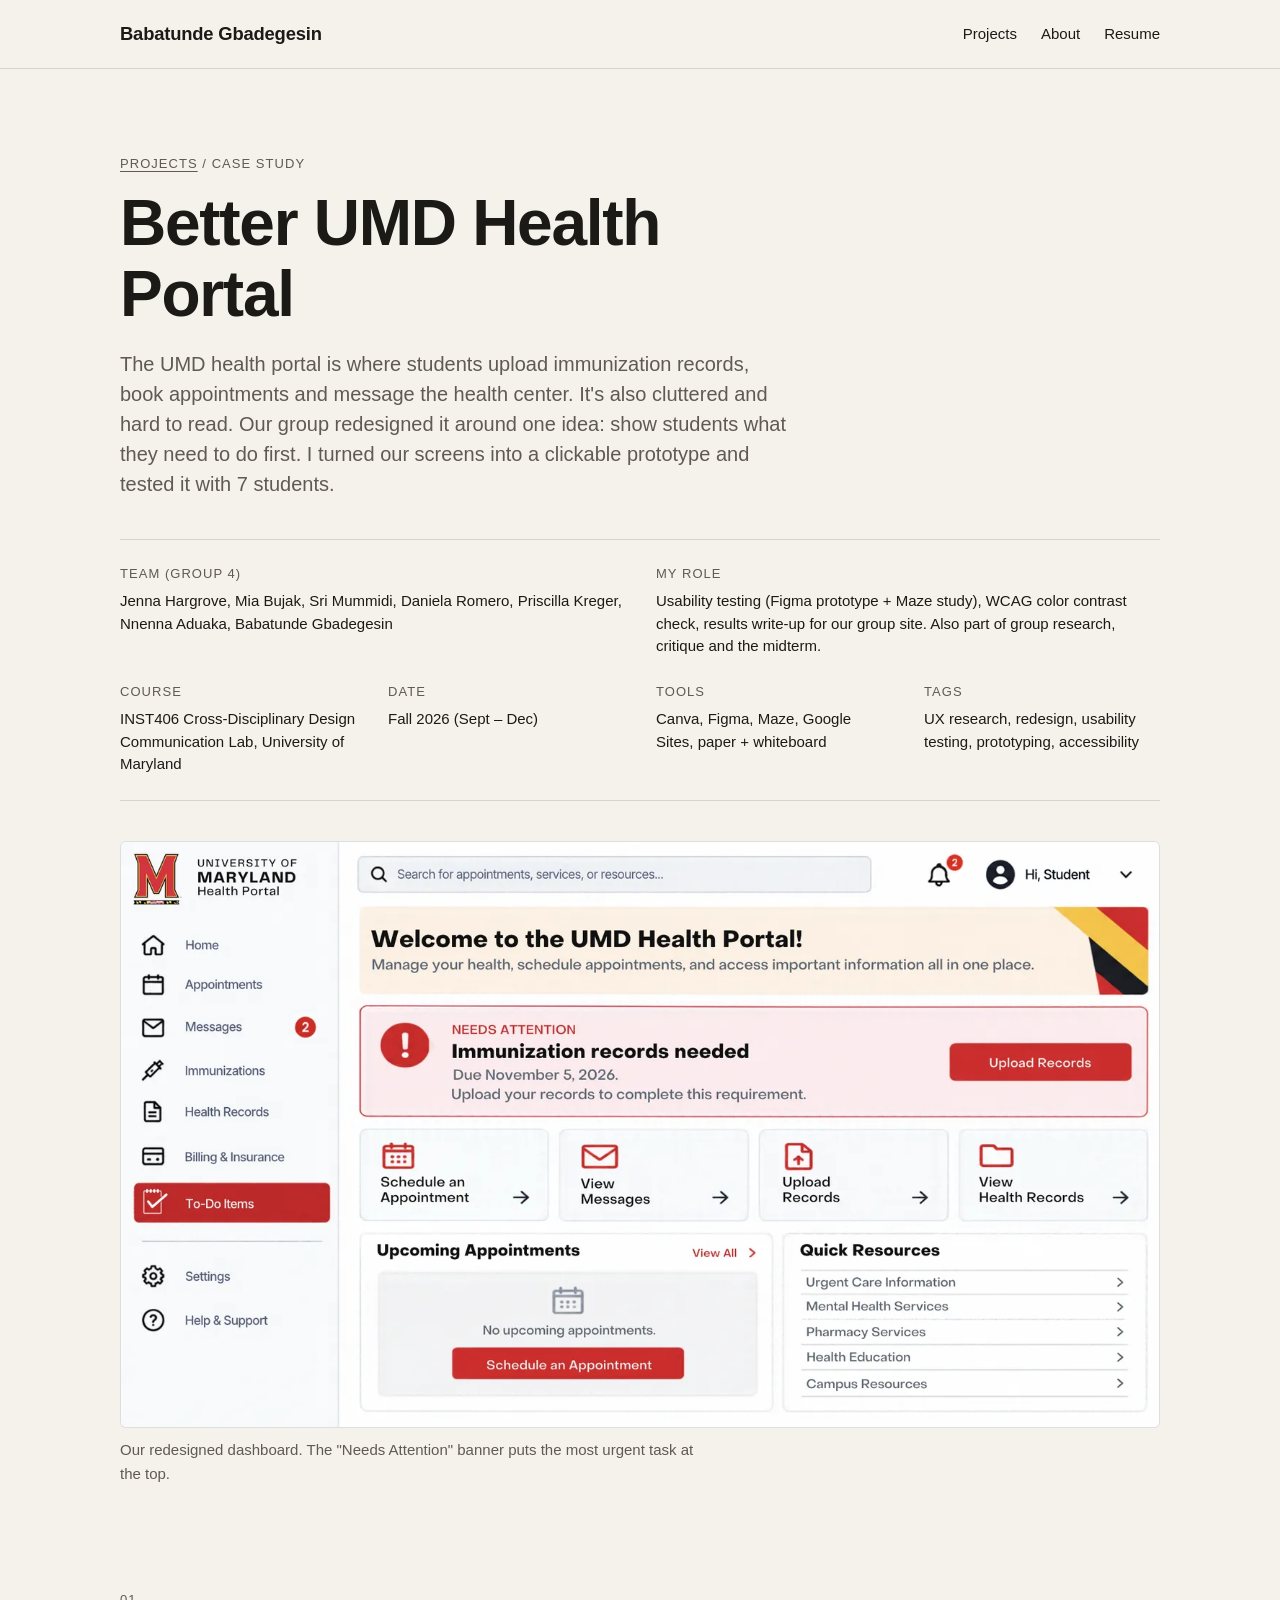
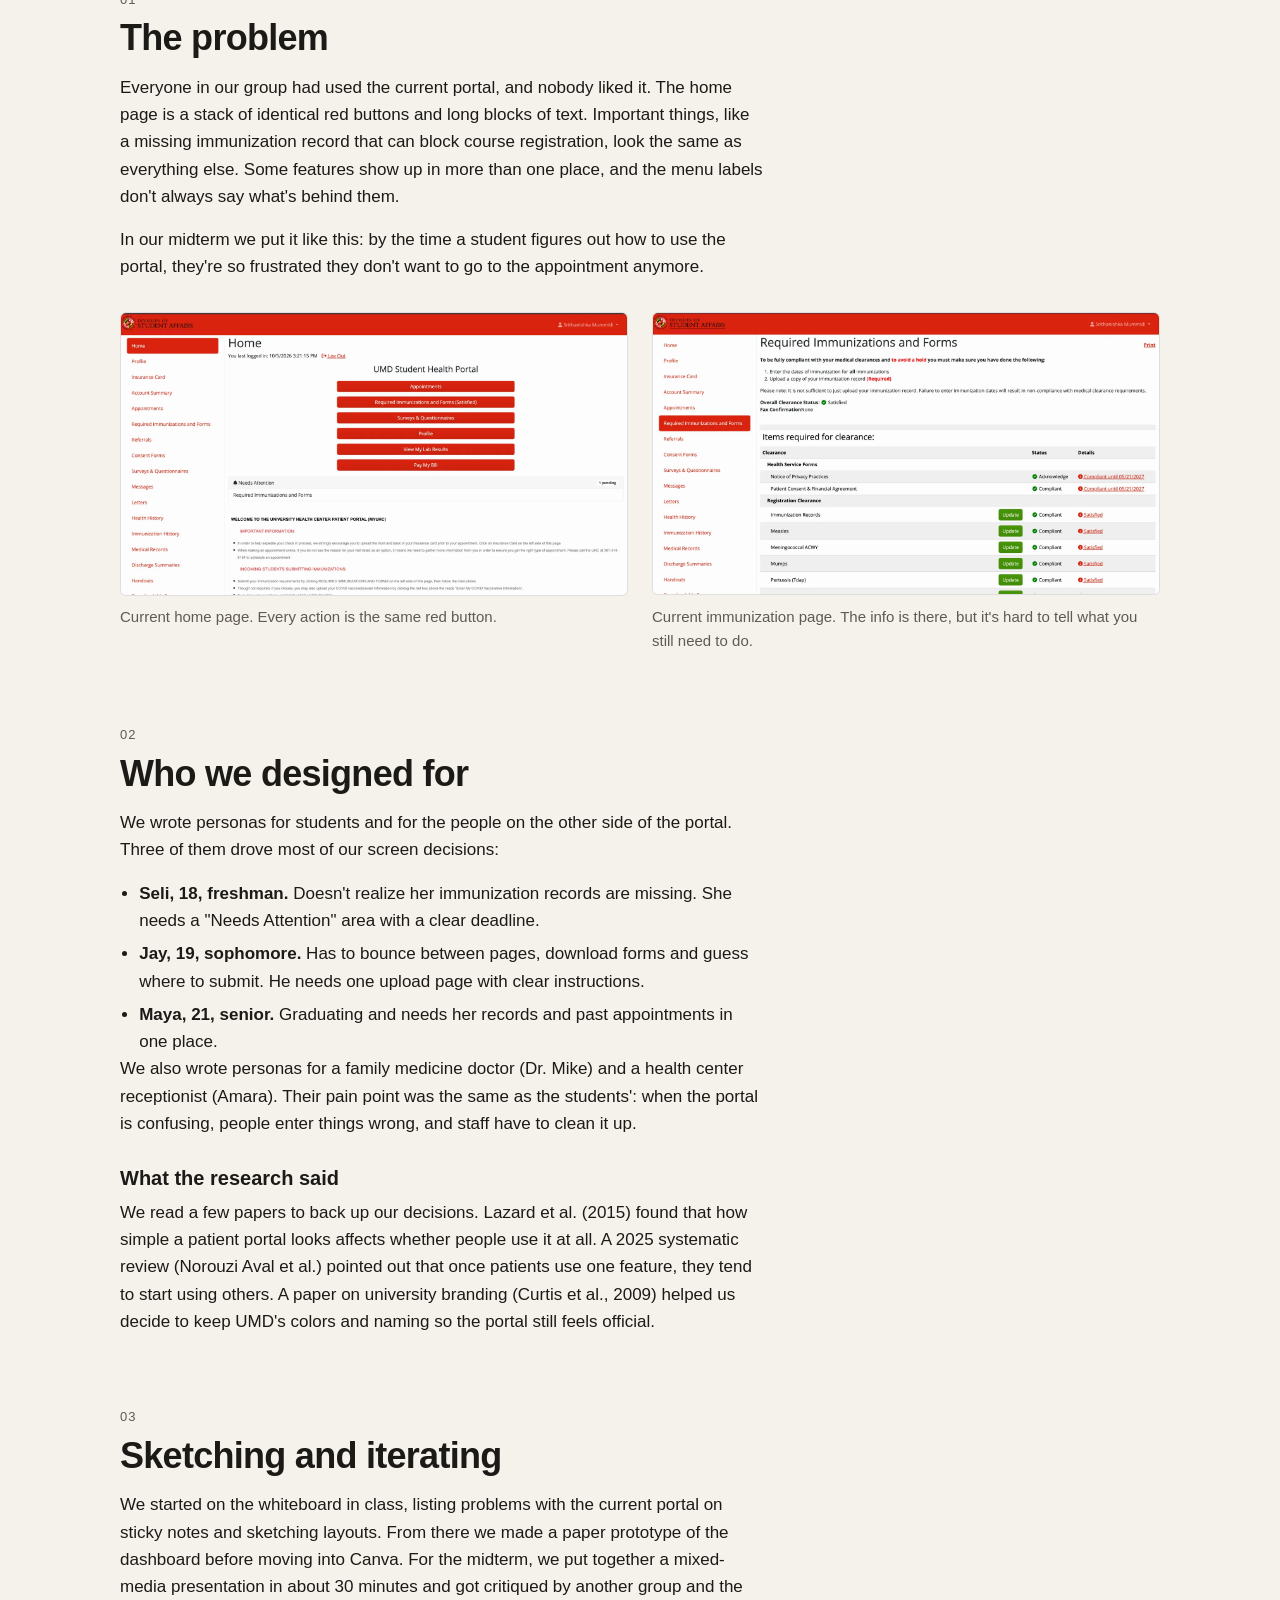
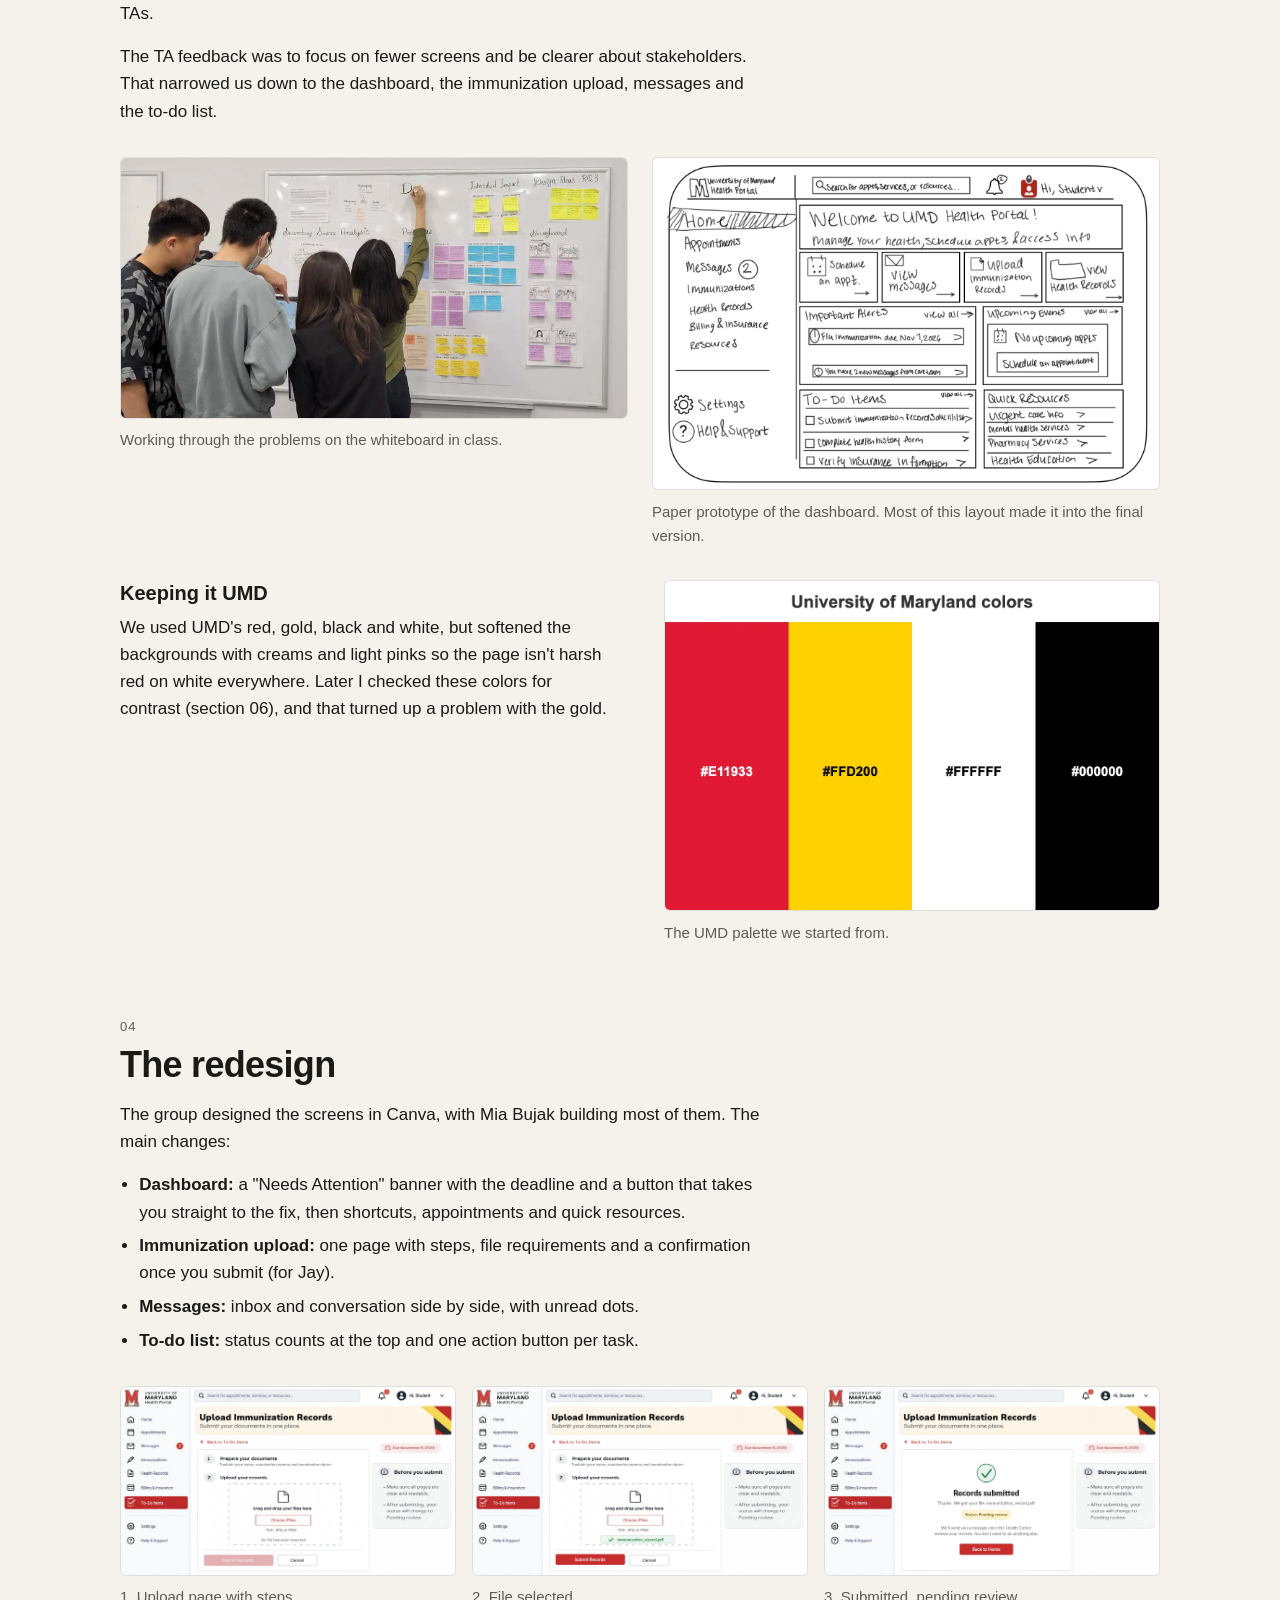
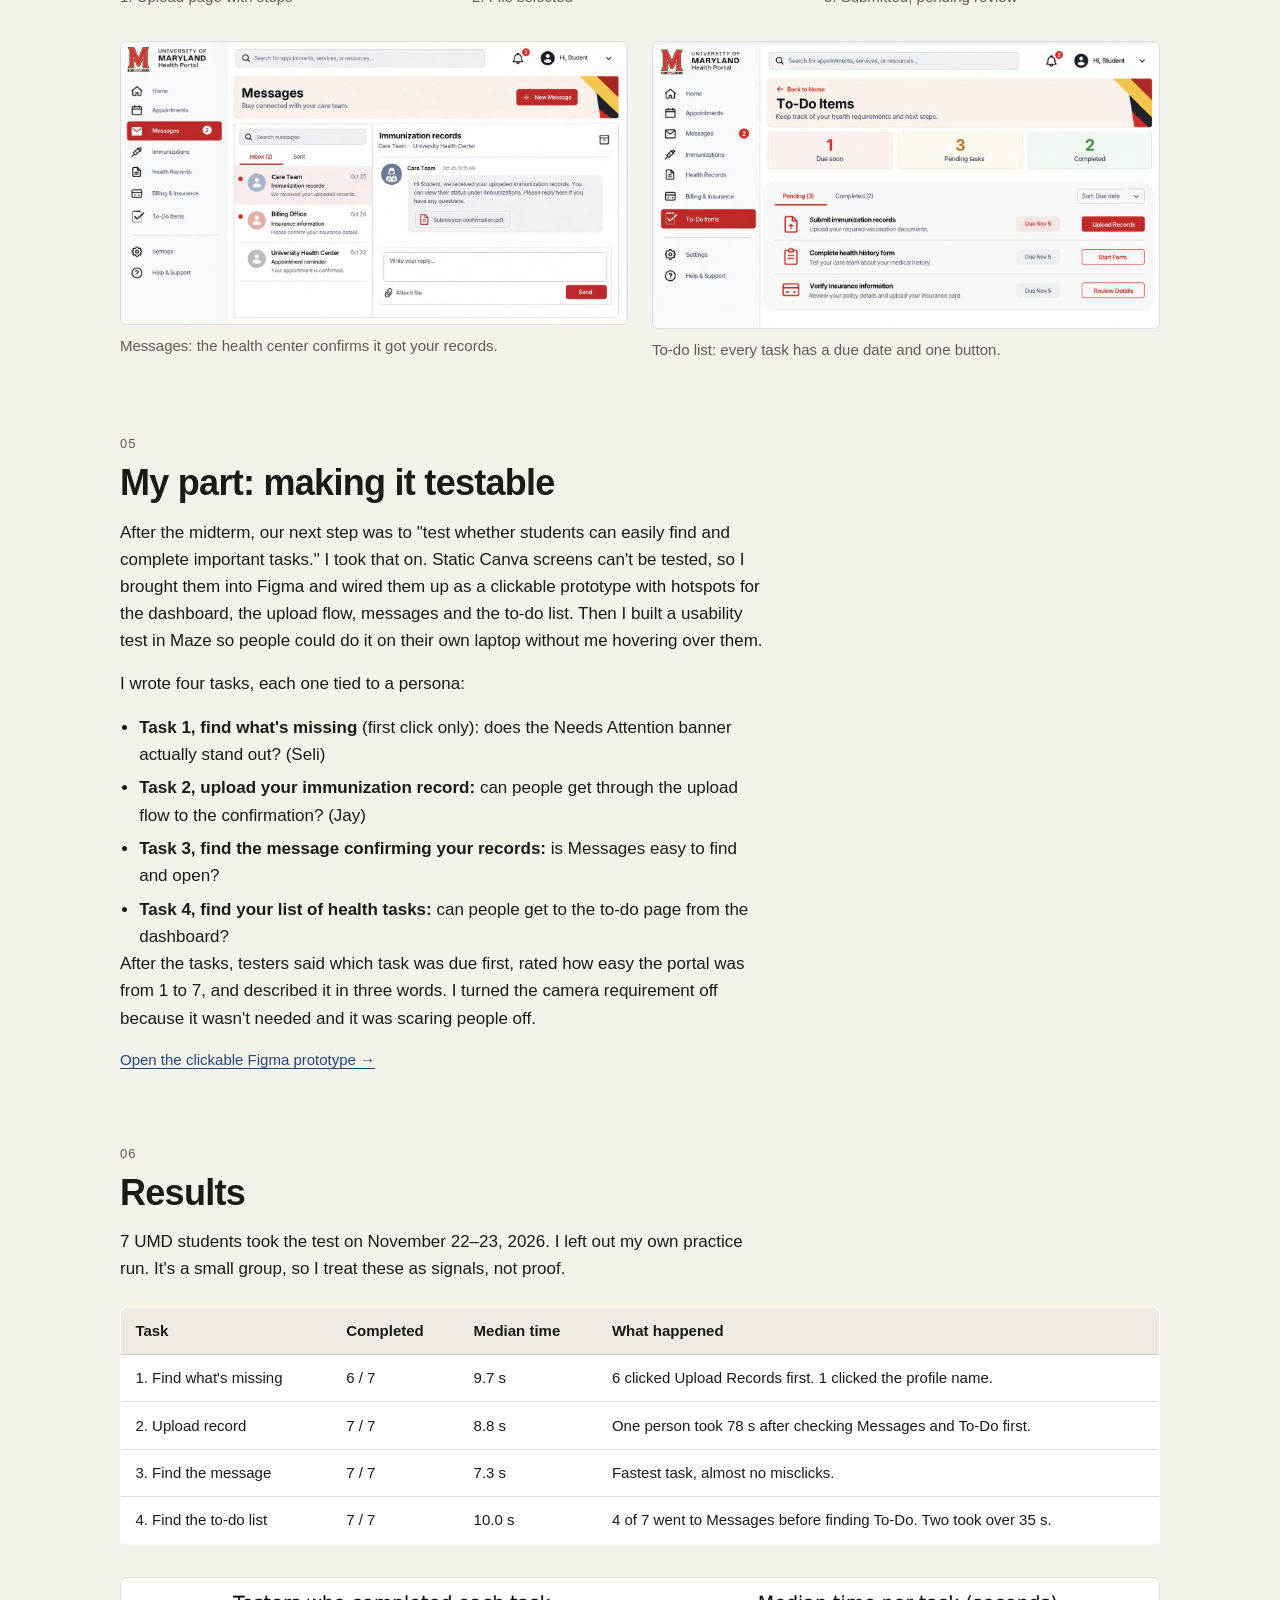
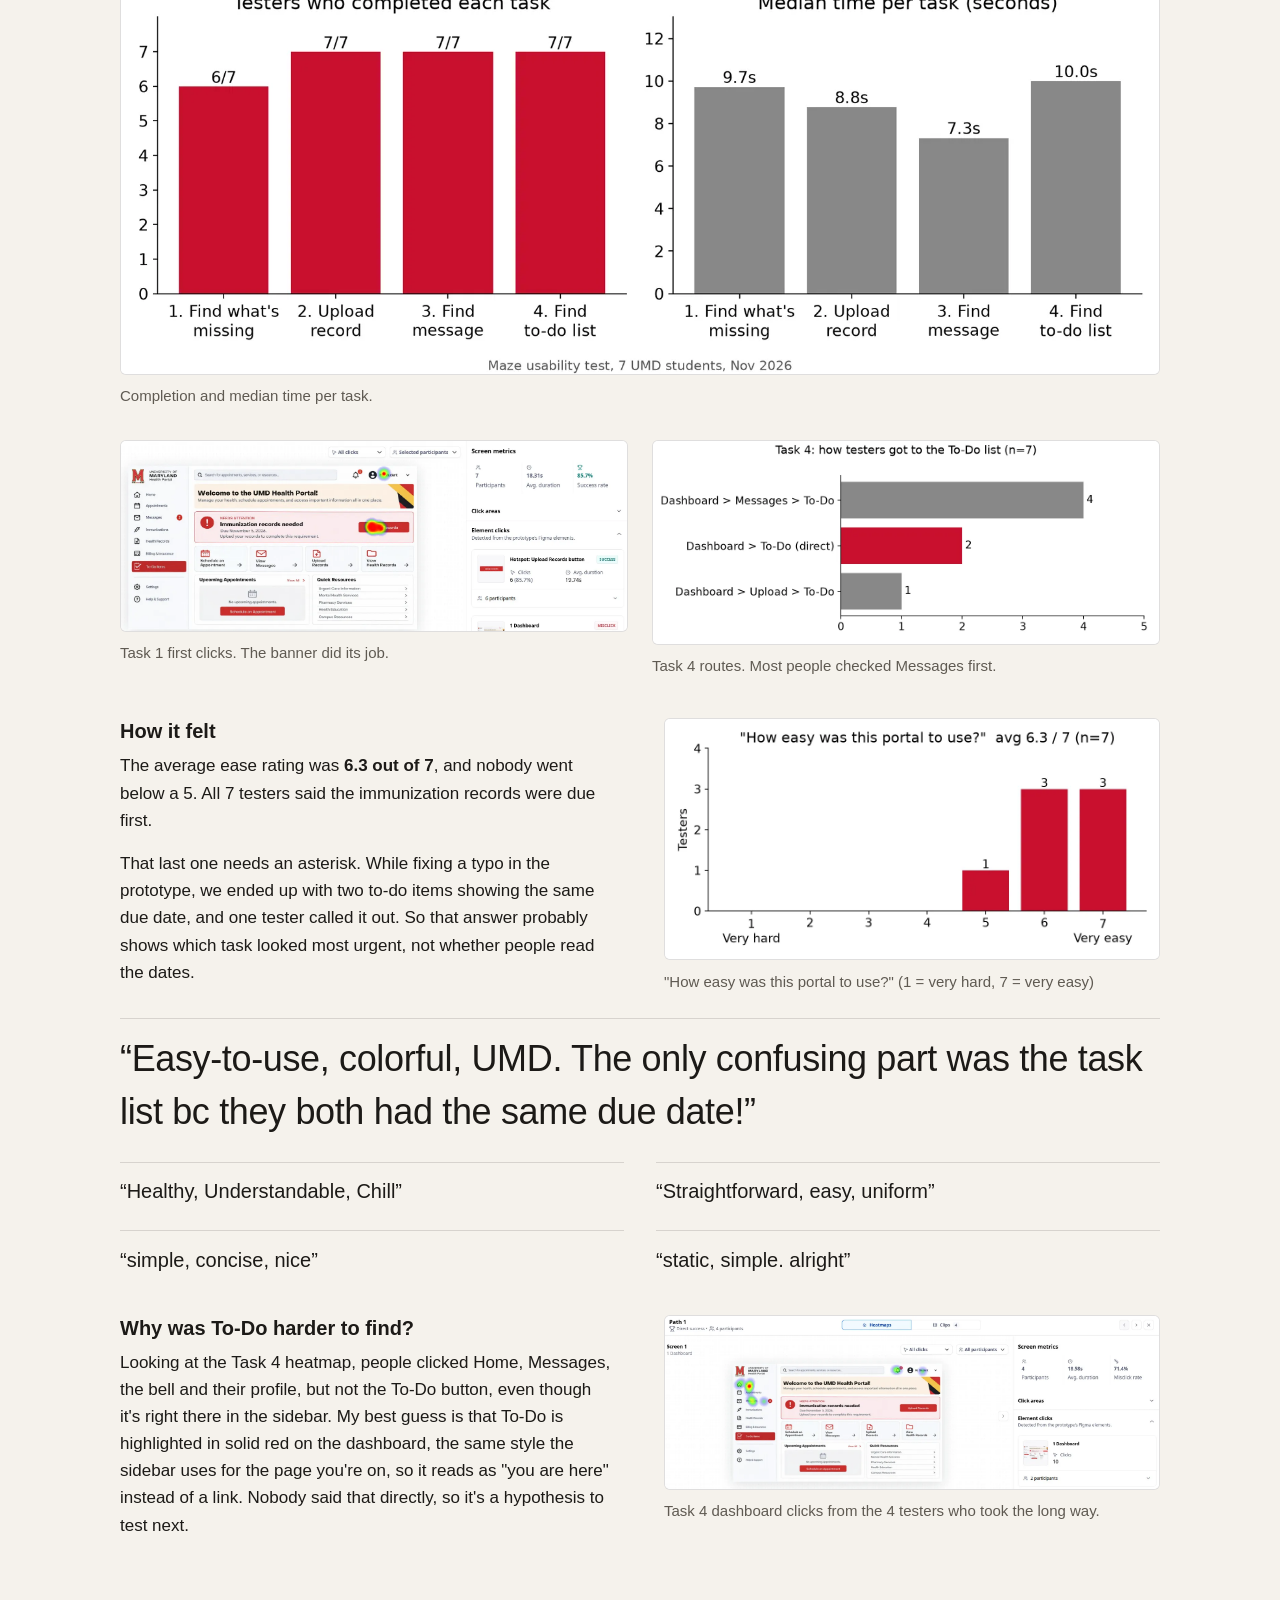
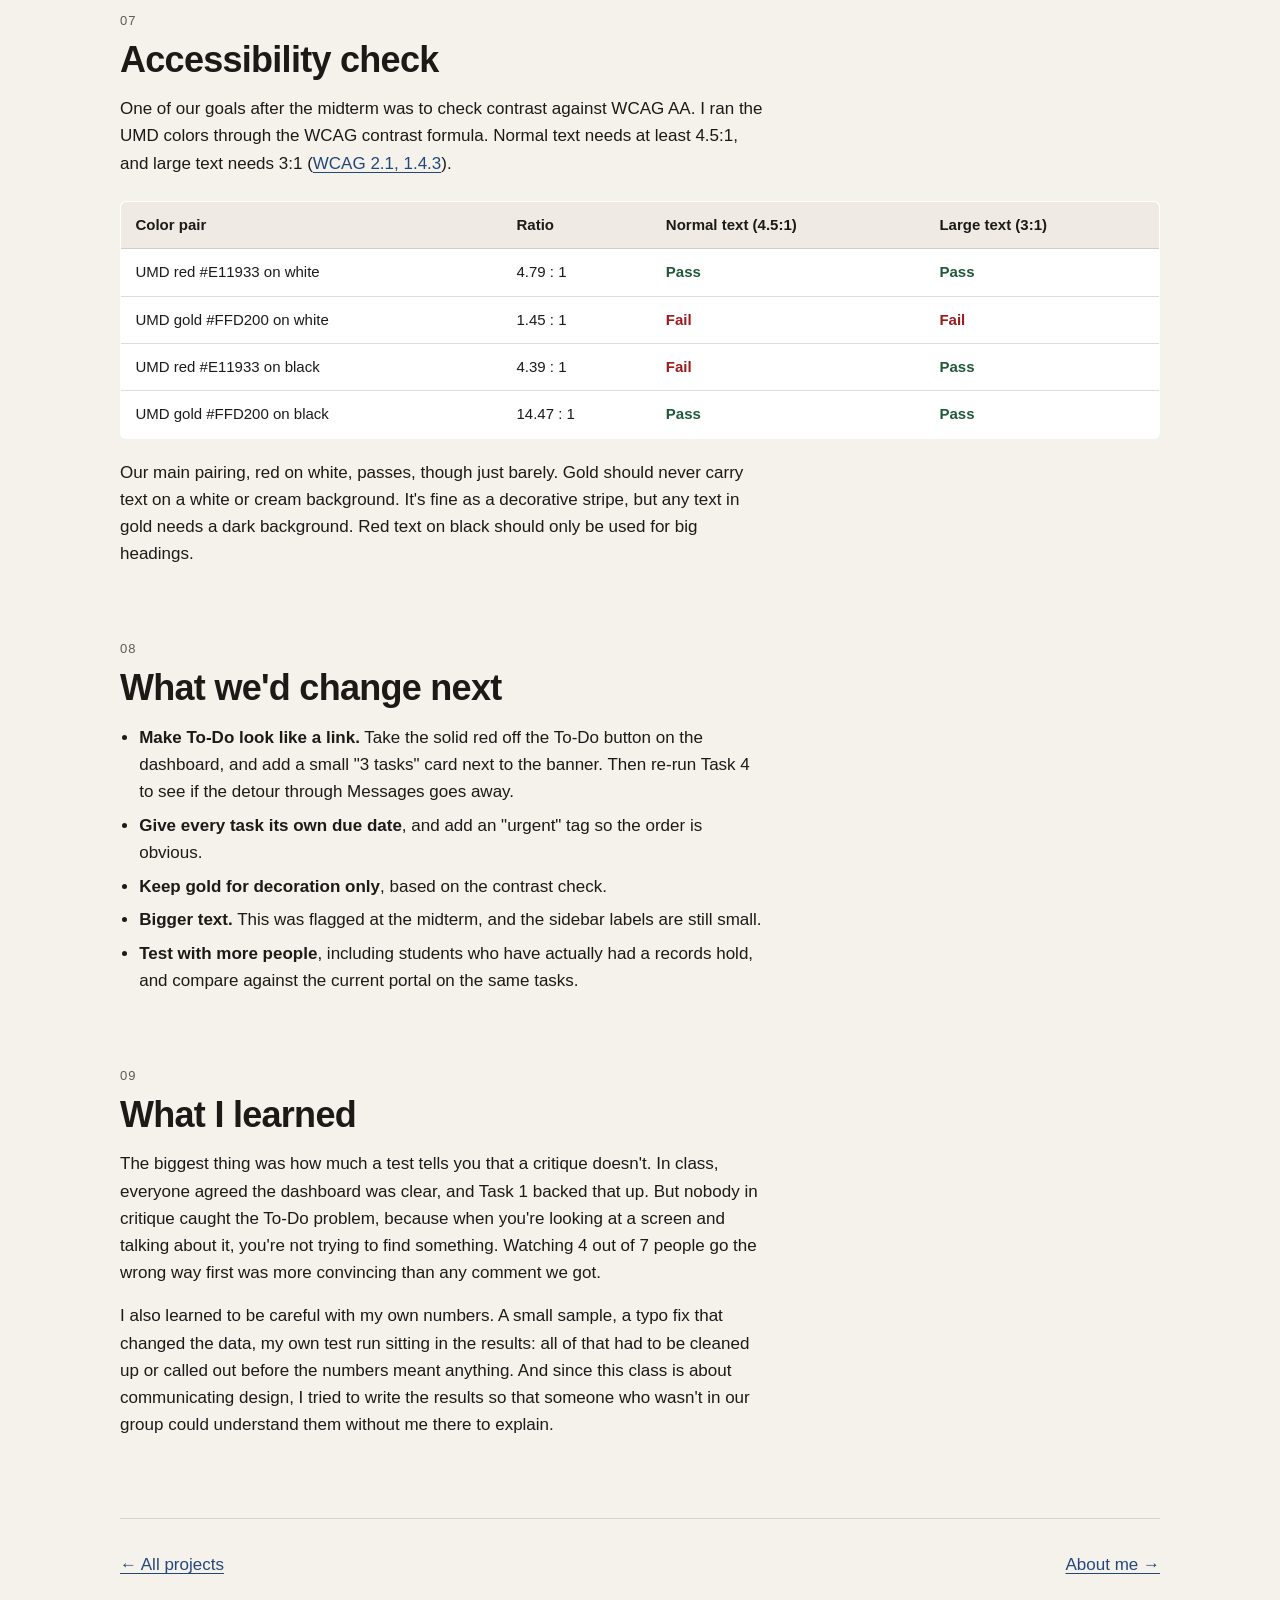
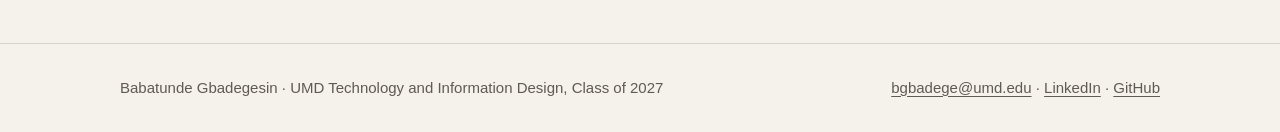
==== work/umd-health-portal.html @ 8534dc98 "Portfolio v1" ====
<!doctype html>
<html lang="en"><head><meta charset="utf-8"><meta name="viewport" content="width=device-width,initial-scale=1">
<title>Better UMD Health Portal — Case Study — Babatunde Gbadegesin</title><meta name="description" content="Case study: a group redesign of the UMD student health portal, with a clickable prototype, a 7-person usability test and a WCAG contrast check.">
<meta property="og:title" content="Better UMD Health Portal — Case Study"><meta property="og:description" content="Case study: a group redesign of the UMD student health portal, with a clickable prototype, a 7-person usability test and a WCAG contrast check.">
<link rel="preconnect" href="https://api.fontshare.com" crossorigin>
<link href="https://api.fontshare.com/v2/css?f[]=cabinet-grotesk@500,700&f[]=switzer@400,500,600&display=swap" rel="stylesheet">
<link rel="stylesheet" href="../style.css"></head>
<body><a class="skip" href="#main">Skip to content</a>
<header class="site-head"><div class="wrap"><a class="name" href="../index.html">Babatunde Gbadegesin</a>
<nav aria-label="Main"><a href="../index.html">Projects</a><a href="../about.html">About</a><a href="../Babatunde-Gbadegesin-Resume.pdf">Resume</a></nav></div></header>
<main id="main">
<article class="cs"><div class="wrap">
<header class="cs-head">
<span class="label"><a href="../index.html">Projects</a> / Case study</span>
<h1>Better UMD Health Portal</h1>
<p class="lede">The UMD health portal is where students upload immunization records, book appointments and message the health center. It's also cluttered and hard to read. Our group redesigned it around one idea: show students what they need to do first. I turned our screens into a clickable prototype and tested it with 7 students.</p>
<dl class="meta">
<div class="wide"><dt>Team (Group 4)</dt><dd>Jenna Hargrove, Mia Bujak, Sri Mummidi, Daniela Romero, Priscilla Kreger, Nnenna Aduaka, Babatunde Gbadegesin</dd></div>
<div class="wide"><dt>My role</dt><dd>Usability testing (Figma prototype + Maze study), WCAG color contrast check, results write-up for our group site. Also part of group research, critique and the midterm.</dd></div>
<div><dt>Course</dt><dd>INST406 Cross-Disciplinary Design Communication Lab, University of Maryland</dd></div>
<div><dt>Date</dt><dd>Fall 2026 (Sept &ndash; Dec)</dd></div>
<div><dt>Tools</dt><dd>Canva, Figma, Maze, Google Sites, paper + whiteboard</dd></div>
<div><dt>Tags</dt><dd>UX research, redesign, usability testing, prototyping, accessibility</dd></div>
</dl>
<figure class="hero-img"><img src="../img/dashboard.webp" width="1440" height="812" alt="The redesigned dashboard. A red Needs Attention banner says immunization records are needed by November 5, 2026, with an Upload Records button."><figcaption>Our redesigned dashboard. The "Needs Attention" banner puts the most urgent task at the top.</figcaption></figure>
</header>

<section aria-labelledby="s1"><div class="prose">
<span class="num">01</span><h2 id="s1">The problem</h2>
<p>Everyone in our group had used the current portal, and nobody liked it. The home page is a stack of identical red buttons and long blocks of text. Important things, like a missing immunization record that can block course registration, look the same as everything else. Some features show up in more than one place, and the menu labels don't always say what's behind them.</p>
<p>In our midterm we put it like this: by the time a student figures out how to use the portal, they're so frustrated they don't want to go to the appointment anymore.</p>
</div>
<div class="two">
<figure><img src="../img/old-home.webp" width="1600" height="890" loading="lazy" alt="Current UMD portal home page: a column of identical red buttons and dense text"><figcaption>Current home page. Every action is the same red button.</figcaption></figure>
<figure><img src="../img/old-immunizations.webp" width="1600" height="888" loading="lazy" alt="Current UMD portal immunization requirements page with a long table of statuses"><figcaption>Current immunization page. The info is there, but it's hard to tell what you still need to do.</figcaption></figure>
</div></section>

<section aria-labelledby="s2"><div class="prose">
<span class="num">02</span><h2 id="s2">Who we designed for</h2>
<p>We wrote personas for students and for the people on the other side of the portal. Three of them drove most of our screen decisions:</p>
<ul>
<li><strong>Seli, 18, freshman.</strong> Doesn't realize her immunization records are missing. She needs a "Needs Attention" area with a clear deadline.</li>
<li><strong>Jay, 19, sophomore.</strong> Has to bounce between pages, download forms and guess where to submit. He needs one upload page with clear instructions.</li>
<li><strong>Maya, 21, senior.</strong> Graduating and needs her records and past appointments in one place.</li>
</ul>
<p>We also wrote personas for a family medicine doctor (Dr. Mike) and a health center receptionist (Amara). Their pain point was the same as the students': when the portal is confusing, people enter things wrong, and staff have to clean it up.</p>
<h3>What the research said</h3>
<p>We read a few papers to back up our decisions. Lazard et al. (2015) found that how simple a patient portal looks affects whether people use it at all. A 2025 systematic review (Norouzi Aval et al.) pointed out that once patients use one feature, they tend to start using others. A paper on university branding (Curtis et al., 2009) helped us decide to keep UMD's colors and naming so the portal still feels official.</p>
</div></section>

<section aria-labelledby="s3"><div class="prose">
<span class="num">03</span><h2 id="s3">Sketching and iterating</h2>
<p>We started on the whiteboard in class, listing problems with the current portal on sticky notes and sketching layouts. From there we made a paper prototype of the dashboard before moving into Canva. For the midterm, we put together a mixed-media presentation in about 30 minutes and got critiqued by another group and the TAs.</p>
<p>The TA feedback was to focus on fewer screens and be clearer about stakeholders. That narrowed us down to the dashboard, the immunization upload, messages and the to-do list.</p>
</div>
<div class="two">
<figure><img src="../img/whiteboard.webp" width="1600" height="822" loading="lazy" alt="Group members working at a whiteboard covered in sticky notes and sketches"><figcaption>Working through the problems on the whiteboard in class.</figcaption></figure>
<figure><img src="../img/paper-prototype.webp" width="1402" height="918" loading="lazy" alt="Hand-drawn paper prototype of the dashboard with sidebar, welcome banner, shortcuts, alerts and to-do items"><figcaption>Paper prototype of the dashboard. Most of this layout made it into the final version.</figcaption></figure>
</div>
<div class="split" style="margin-top:2rem">
<div class="prose"><h3 style="margin-top:0">Keeping it UMD</h3><p>We used UMD's red, gold, black and white, but softened the backgrounds with creams and light pinks so the page isn't harsh red on white everywhere. Later I checked these colors for contrast (section 06), and that turned up a problem with the gold.</p></div>
<figure><img src="../img/umd-colors.webp" width="1200" height="800" loading="lazy" alt="UMD color swatches: red E11933, gold FFD200, white and black"><figcaption>The UMD palette we started from.</figcaption></figure>
</div></section>

<section aria-labelledby="s4"><div class="prose">
<span class="num">04</span><h2 id="s4">The redesign</h2>
<p>The group designed the screens in Canva, with Mia Bujak building most of them. The main changes:</p>
<ul>
<li><strong>Dashboard:</strong> a "Needs Attention" banner with the deadline and a button that takes you straight to the fix, then shortcuts, appointments and quick resources.</li>
<li><strong>Immunization upload:</strong> one page with steps, file requirements and a confirmation once you submit (for Jay).</li>
<li><strong>Messages:</strong> inbox and conversation side by side, with unread dots.</li>
<li><strong>To-do list:</strong> status counts at the top and one action button per task.</li>
</ul>
</div>
<div class="steps">
<figure><img src="../img/upload.webp" width="1440" height="810" loading="lazy" alt="Upload Immunization Records page with steps and a drag-and-drop area"><figcaption>1. Upload page with steps</figcaption></figure>
<figure><img src="../img/upload-selected.webp" width="1440" height="810" loading="lazy" alt="Upload page with a file selected and ready to submit"><figcaption>2. File selected</figcaption></figure>
<figure><img src="../img/upload-done.webp" width="1440" height="810" loading="lazy" alt="Confirmation screen showing the record was submitted and is pending review"><figcaption>3. Submitted, pending review</figcaption></figure>
</div>
<div class="two">
<figure><img src="../img/messages.webp" width="1440" height="801" loading="lazy" alt="Messages screen with inbox on the left and a Care Team message confirming received records on the right"><figcaption>Messages: the health center confirms it got your records.</figcaption></figure>
<figure><img src="../img/todo.webp" width="1440" height="812" loading="lazy" alt="To-Do Items screen with counts for due soon, pending and completed, and three tasks with due dates"><figcaption>To-do list: every task has a due date and one button.</figcaption></figure>
</div></section>

<section aria-labelledby="s5"><div class="prose">
<span class="num">05</span><h2 id="s5">My part: making it testable</h2>
<p>After the midterm, our next step was to "test whether students can easily find and complete important tasks." I took that on. Static Canva screens can't be tested, so I brought them into Figma and wired them up as a clickable prototype with hotspots for the dashboard, the upload flow, messages and the to-do list. Then I built a usability test in Maze so people could do it on their own laptop without me hovering over them.</p>
<p>I wrote four tasks, each one tied to a persona:</p>
<ul>
<li><strong>Task 1, find what's missing</strong> (first click only): does the Needs Attention banner actually stand out? (Seli)</li>
<li><strong>Task 2, upload your immunization record:</strong> can people get through the upload flow to the confirmation? (Jay)</li>
<li><strong>Task 3, find the message confirming your records:</strong> is Messages easy to find and open?</li>
<li><strong>Task 4, find your list of health tasks:</strong> can people get to the to-do page from the dashboard?</li>
</ul>
<p>After the tasks, testers said which task was due first, rated how easy the portal was from 1 to 7, and described it in three words. I turned the camera requirement off because it wasn't needed and it was scaring people off.</p>
<p class="small"><a href="https://www.figma.com/proto/EwGPxU4V7qjANu9CpgA0Ct">Open the clickable Figma prototype &rarr;</a></p>
</div></section>

<section aria-labelledby="s6"><div class="prose">
<span class="num">06</span><h2 id="s6">Results</h2>
<p>7 UMD students took the test on November 22&ndash;23, 2026. I left out my own practice run. It's a small group, so I treat these as signals, not proof.</p>
</div>
<table>
<thead><tr><th>Task</th><th>Completed</th><th>Median time</th><th>What happened</th></tr></thead>
<tbody>
<tr><td>1. Find what's missing</td><td class="n">6 / 7</td><td class="n">9.7 s</td><td>6 clicked Upload Records first. 1 clicked the profile name.</td></tr>
<tr><td>2. Upload record</td><td class="n">7 / 7</td><td class="n">8.8 s</td><td>One person took 78 s after checking Messages and To-Do first.</td></tr>
<tr><td>3. Find the message</td><td class="n">7 / 7</td><td class="n">7.3 s</td><td>Fastest task, almost no misclicks.</td></tr>
<tr><td>4. Find the to-do list</td><td class="n">7 / 7</td><td class="n">10.0 s</td><td>4 of 7 went to Messages before finding To-Do. Two took over 35 s.</td></tr>
</tbody></table>
<figure><img src="../img/chart-tasks.webp" width="1600" height="611" loading="lazy" alt="Bar charts: tasks completed 6, 7, 7 and 7 out of 7; median times 9.7, 8.8, 7.3 and 10.0 seconds"><figcaption>Completion and median time per task.</figcaption></figure>
<div class="two">
<figure><img src="../img/heat-task1.webp" width="1488" height="557" loading="lazy" alt="Maze first-click heatmap on the dashboard: almost all clicks land on the Upload Records button in the banner, with one on the profile name"><figcaption>Task 1 first clicks. The banner did its job.</figcaption></figure>
<figure><img src="../img/chart-paths.webp" width="1280" height="512" loading="lazy" alt="Bar chart of Task 4 routes: 4 went Dashboard to Messages to To-Do, 2 went directly, 1 went through Upload"><figcaption>Task 4 routes. Most people checked Messages first.</figcaption></figure>
</div>
<div class="split" style="margin-top:2.5rem">
<div class="prose">
<h3 style="margin-top:0">How it felt</h3>
<p>The average ease rating was <strong>6.3 out of 7</strong>, and nobody went below a 5. All 7 testers said the immunization records were due first.</p>
<p>That last one needs an asterisk. While fixing a typo in the prototype, we ended up with two to-do items showing the same due date, and one tester called it out. So that answer probably shows which task looked most urgent, not whether people read the dates.</p>
</div>
<figure><img src="../img/chart-ease.webp" width="1120" height="544" loading="lazy" alt="Ease rating chart: one 5, three 6s and three 7s on a 1 to 7 scale"><figcaption>"How easy was this portal to use?" (1 = very hard, 7 = very easy)</figcaption></figure>
</div>
<div class="quotes">
<blockquote class="big">&ldquo;Easy-to-use, colorful, UMD. The only confusing part was the task list bc they both had the same due date!&rdquo;</blockquote>
<blockquote>&ldquo;Healthy, Understandable, Chill&rdquo;</blockquote>
<blockquote>&ldquo;Straightforward, easy, uniform&rdquo;</blockquote>
<blockquote>&ldquo;simple, concise, nice&rdquo;</blockquote>
<blockquote>&ldquo;static, simple. alright&rdquo;</blockquote>
</div>
<div class="split" style="margin-top:2.5rem">
<div class="prose">
<h3 style="margin-top:0">Why was To-Do harder to find?</h3>
<p>Looking at the Task 4 heatmap, people clicked Home, Messages, the bell and their profile, but not the To-Do button, even though it's right there in the sidebar. My best guess is that To-Do is highlighted in solid red on the dashboard, the same style the sidebar uses for the page you're on, so it reads as "you are here" instead of a link. Nobody said that directly, so it's a hypothesis to test next.</p>
</div>
<figure><img src="../img/heat-task4.webp" width="1600" height="561" loading="lazy" alt="Maze heatmap for Task 4 on the dashboard: clicks on Home, Messages, the notification bell and the profile, none on the red To-Do button"><figcaption>Task 4 dashboard clicks from the 4 testers who took the long way.</figcaption></figure>
</div></section>

<section aria-labelledby="s7"><div class="prose">
<span class="num">07</span><h2 id="s7">Accessibility check</h2>
<p>One of our goals after the midterm was to check contrast against WCAG AA. I ran the UMD colors through the WCAG contrast formula. Normal text needs at least 4.5:1, and large text needs 3:1 (<a href="https://www.w3.org/WAI/WCAG21/Understanding/contrast-minimum.html">WCAG 2.1, 1.4.3</a>).</p>
</div>
<table>
<thead><tr><th>Color pair</th><th>Ratio</th><th>Normal text (4.5:1)</th><th>Large text (3:1)</th></tr></thead>
<tbody>
<tr><td>UMD red #E11933 on white</td><td class="n">4.79 : 1</td><td class="pass">Pass</td><td class="pass">Pass</td></tr>
<tr><td>UMD gold #FFD200 on white</td><td class="n">1.45 : 1</td><td class="fail">Fail</td><td class="fail">Fail</td></tr>
<tr><td>UMD red #E11933 on black</td><td class="n">4.39 : 1</td><td class="fail">Fail</td><td class="pass">Pass</td></tr>
<tr><td>UMD gold #FFD200 on black</td><td class="n">14.47 : 1</td><td class="pass">Pass</td><td class="pass">Pass</td></tr>
</tbody></table>
<div class="prose"><p style="margin-top:1.25rem">Our main pairing, red on white, passes, though just barely. Gold should never carry text on a white or cream background. It's fine as a decorative stripe, but any text in gold needs a dark background. Red text on black should only be used for big headings.</p></div>
</section>

<section aria-labelledby="s8"><div class="prose">
<span class="num">08</span><h2 id="s8">What we'd change next</h2>
<ul>
<li><strong>Make To-Do look like a link.</strong> Take the solid red off the To-Do button on the dashboard, and add a small "3 tasks" card next to the banner. Then re-run Task 4 to see if the detour through Messages goes away.</li>
<li><strong>Give every task its own due date</strong>, and add an "urgent" tag so the order is obvious.</li>
<li><strong>Keep gold for decoration only</strong>, based on the contrast check.</li>
<li><strong>Bigger text.</strong> This was flagged at the midterm, and the sidebar labels are still small.</li>
<li><strong>Test with more people</strong>, including students who have actually had a records hold, and compare against the current portal on the same tasks.</li>
</ul>
</div></section>

<section aria-labelledby="s9"><div class="prose">
<span class="num">09</span><h2 id="s9">What I learned</h2>
<p>The biggest thing was how much a test tells you that a critique doesn't. In class, everyone agreed the dashboard was clear, and Task 1 backed that up. But nobody in critique caught the To-Do problem, because when you're looking at a screen and talking about it, you're not trying to find something. Watching 4 out of 7 people go the wrong way first was more convincing than any comment we got.</p>
<p>I also learned to be careful with my own numbers. A small sample, a typo fix that changed the data, my own test run sitting in the results: all of that had to be cleaned up or called out before the numbers meant anything. And since this class is about communicating design, I tried to write the results so that someone who wasn't in our group could understand them without me there to explain.</p>
</div></section>

<nav class="next-proj" aria-label="More">
<a href="../index.html">&larr; All projects</a>
<a href="../about.html">About me &rarr;</a>
</nav>
</div></article></main><footer class="site-foot"><div class="wrap"><span>Babatunde Gbadegesin &middot; UMD Technology and Information Design, Class of 2027</span>
<span><a href="mailto:bgbadege@umd.edu">bgbadege@umd.edu</a> &middot; <a href="https://linkedin.com/in/babatunde-g-464116205">LinkedIn</a> &middot; <a href="https://github.com/babagbad">GitHub</a></span></div></footer></body></html>
---- style.css ----
:root{
  --bg:#f5f2ec;
  --surface:#ffffff;
  --ink:#1c1a17;
  --muted:#5f5a52;
  --line:rgba(28,26,23,.14);
  --accent:#24477a;
  --font-display:'Cabinet Grotesk','Helvetica Neue',sans-serif;
  --font-body:'Switzer','Helvetica Neue',sans-serif;
  --wrap:1120px;
  --text-xs:.8125rem;--text-sm:.9375rem;--text-base:1.0625rem;--text-lg:1.25rem;
  --text-xl:clamp(1.6rem,1.2rem + 1.4vw,2.25rem);
  --text-2xl:clamp(2.2rem,1.4rem + 3.4vw,4rem);
}
*{box-sizing:border-box;margin:0;padding:0}
html{-webkit-text-size-adjust:100%}
body{background:var(--bg);color:var(--ink);font-family:var(--font-body);font-size:var(--text-base);line-height:1.6;-webkit-font-smoothing:antialiased}
img{max-width:100%;height:auto;display:block}
a{color:var(--accent);text-underline-offset:3px}
a:hover{text-decoration-thickness:2px}
:focus-visible{outline:2px solid var(--accent);outline-offset:3px}
.skip{position:absolute;left:-999px;top:0;background:var(--ink);color:#fff;padding:.5rem 1rem}
.skip:focus{left:1rem;top:1rem;z-index:10}
.wrap{max-width:var(--wrap);margin:0 auto;padding:0 clamp(1.25rem,4vw,2.5rem)}

/* header */
.site-head{border-bottom:1px solid var(--line)}
.site-head .wrap{display:flex;justify-content:space-between;align-items:center;min-height:68px;gap:1rem}
.name{font-family:var(--font-display);font-weight:700;font-size:1.15rem;color:var(--ink);text-decoration:none;letter-spacing:-.01em}
.site-head nav{display:flex;gap:1.5rem}
.site-head nav a{color:var(--ink);text-decoration:none;font-size:var(--text-sm);padding:.6rem 0}
.site-head nav a[aria-current="page"]{text-decoration:underline;text-underline-offset:6px}

h1,h2{font-family:var(--font-display);font-weight:700;letter-spacing:-.02em;line-height:1.1}
h1{font-size:var(--text-2xl)}
h2{font-size:var(--text-xl);margin-bottom:1rem}
h3{font-size:var(--text-lg);font-weight:600;margin:1.75rem 0 .5rem;line-height:1.3}
p+p{margin-top:1rem}
.muted{color:var(--muted)}
.small{font-size:var(--text-sm)}
.label{font-size:var(--text-xs);text-transform:uppercase;letter-spacing:.08em;color:var(--muted);font-weight:500}

/* home */
.hero{padding:clamp(3.5rem,9vw,7rem) 0 clamp(2.5rem,6vw,4rem)}
.hero h1{max-width:16ch}
.hero p{max-width:58ch;margin-top:1.25rem;color:var(--muted);font-size:var(--text-lg);line-height:1.5}
.projects{padding-bottom:5rem}
.projects h2{font-size:var(--text-lg);font-family:var(--font-body);font-weight:600;letter-spacing:0;border-top:1px solid var(--line);padding-top:1.25rem;margin-bottom:1.5rem}
.feature{display:grid;grid-template-columns:1.35fr 1fr;gap:clamp(1.5rem,4vw,3rem);align-items:center;text-decoration:none;color:inherit;margin-bottom:3rem}
.feature img{border-radius:6px;border:1px solid var(--line);transition:transform .3s ease}
.feature:hover img{transform:translateY(-3px)}
.feature h3{font-family:var(--font-display);font-size:var(--text-xl);font-weight:700;margin:.4rem 0 .6rem;letter-spacing:-.02em}
.feature .go{display:inline-block;margin-top:1rem;color:var(--accent);font-weight:500}
.tags{display:flex;flex-wrap:wrap;gap:.4rem;margin-top:1rem}
.tags span{font-size:var(--text-xs);border:1px solid var(--line);border-radius:999px;padding:.15rem .65rem;color:var(--muted)}
.other{display:grid;grid-template-columns:1fr 1fr;gap:1.5rem}
.other a{display:block;border-top:1px solid var(--line);padding-top:1rem;text-decoration:none;color:inherit}
.other a strong{display:block;font-size:var(--text-lg);margin:.25rem 0}
.other a:hover strong{text-decoration:underline}

/* about */
.about{display:grid;grid-template-columns:1fr 1.4fr;gap:clamp(2rem,5vw,4rem);padding:clamp(3rem,7vw,5rem) 0 5rem}
.about h1{font-size:var(--text-xl)}
.about .side p{margin-top:.75rem}
.about .body h2{font-size:var(--text-lg);font-family:var(--font-body);font-weight:600;letter-spacing:0;margin:2.25rem 0 .5rem}
.about .body h2:first-child{margin-top:0}
.contact-list{list-style:none;margin-top:1.25rem;display:grid;gap:.5rem}

/* case study */
.cs-head{padding:clamp(3rem,7vw,5rem) 0 2rem}
.cs-head .label a{color:var(--muted)}
.cs-head h1{margin-top:.75rem;max-width:18ch}
.cs-head .lede{max-width:60ch;margin-top:1.25rem;font-size:var(--text-lg);line-height:1.5;color:var(--muted)}
.meta{display:grid;grid-template-columns:repeat(4,1fr);gap:1.5rem 2rem;border-top:1px solid var(--line);border-bottom:1px solid var(--line);padding:1.5rem 0;margin:2.5rem 0 0}
.meta dt{font-size:var(--text-xs);text-transform:uppercase;letter-spacing:.08em;color:var(--muted);margin-bottom:.35rem}
.meta dd{font-size:var(--text-sm);line-height:1.5}
.meta .wide{grid-column:span 2}
.hero-img{margin:2.5rem 0 0}
.hero-img img{border-radius:6px;border:1px solid var(--line);width:100%}

.cs section{padding:clamp(2.5rem,6vw,4.5rem) 0 0}
.cs .prose{max-width:68ch}
.cs .prose ul{margin:1rem 0 0 1.2rem}
.cs .prose li+li{margin-top:.4rem}
.num{font-size:var(--text-xs);color:var(--muted);letter-spacing:.08em;display:block;margin-bottom:.5rem}
figure{margin:2rem 0 0}
figure img{border-radius:6px;border:1px solid var(--line);background:var(--surface)}
figcaption{font-size:var(--text-sm);color:var(--muted);margin-top:.6rem;max-width:70ch}
.two{display:grid;grid-template-columns:1fr 1fr;gap:1.5rem;margin-top:2rem}
.two figure{margin:0}
.split{display:grid;grid-template-columns:1fr 1fr;gap:clamp(1.5rem,4vw,3rem);align-items:start}
.split figure{margin-top:0}
.steps{display:grid;grid-template-columns:repeat(3,1fr);gap:1rem;margin-top:2rem}
.steps figure{margin:0}

table{width:100%;border-collapse:collapse;font-size:var(--text-sm);margin-top:1.5rem;background:var(--surface);border:1px solid var(--line);border-radius:6px;overflow:hidden}
th,td{text-align:left;padding:.7rem .9rem;border-bottom:1px solid var(--line);vertical-align:top}
th{font-weight:600;background:#efebe4}
tr:last-child td{border-bottom:0}
td.n{font-variant-numeric:tabular-nums;white-space:nowrap}
.fail{color:#9b1c1c;font-weight:600}
.pass{color:#1f5a3a;font-weight:600}

blockquote{border-top:1px solid var(--line);padding-top:.9rem;font-size:var(--text-lg);line-height:1.45}
.quotes{display:grid;grid-template-columns:1fr 1fr;gap:1.5rem 2rem;margin-top:1.5rem}
.quotes .big{grid-column:1/-1;font-size:var(--text-xl);font-family:var(--font-display);font-weight:500;letter-spacing:-.01em}

.next-proj{border-top:1px solid var(--line);margin-top:5rem;padding:2rem 0 4rem;display:flex;justify-content:space-between;gap:1rem;flex-wrap:wrap}

.site-foot{border-top:1px solid var(--line);padding:2rem 0;font-size:var(--text-sm);color:var(--muted)}
.site-foot .wrap{display:flex;justify-content:space-between;flex-wrap:wrap;gap:1rem}
.site-foot a{color:var(--muted)}

@media (max-width:820px){
  .feature,.about,.split,.two,.other,.quotes{grid-template-columns:1fr}
  .meta{grid-template-columns:1fr 1fr}
  .steps{grid-template-columns:1fr}
  .site-head nav{gap:1rem}
  table{display:block;overflow-x:auto}
}
@media (prefers-reduced-motion:reduce){*{transition:none!important}}
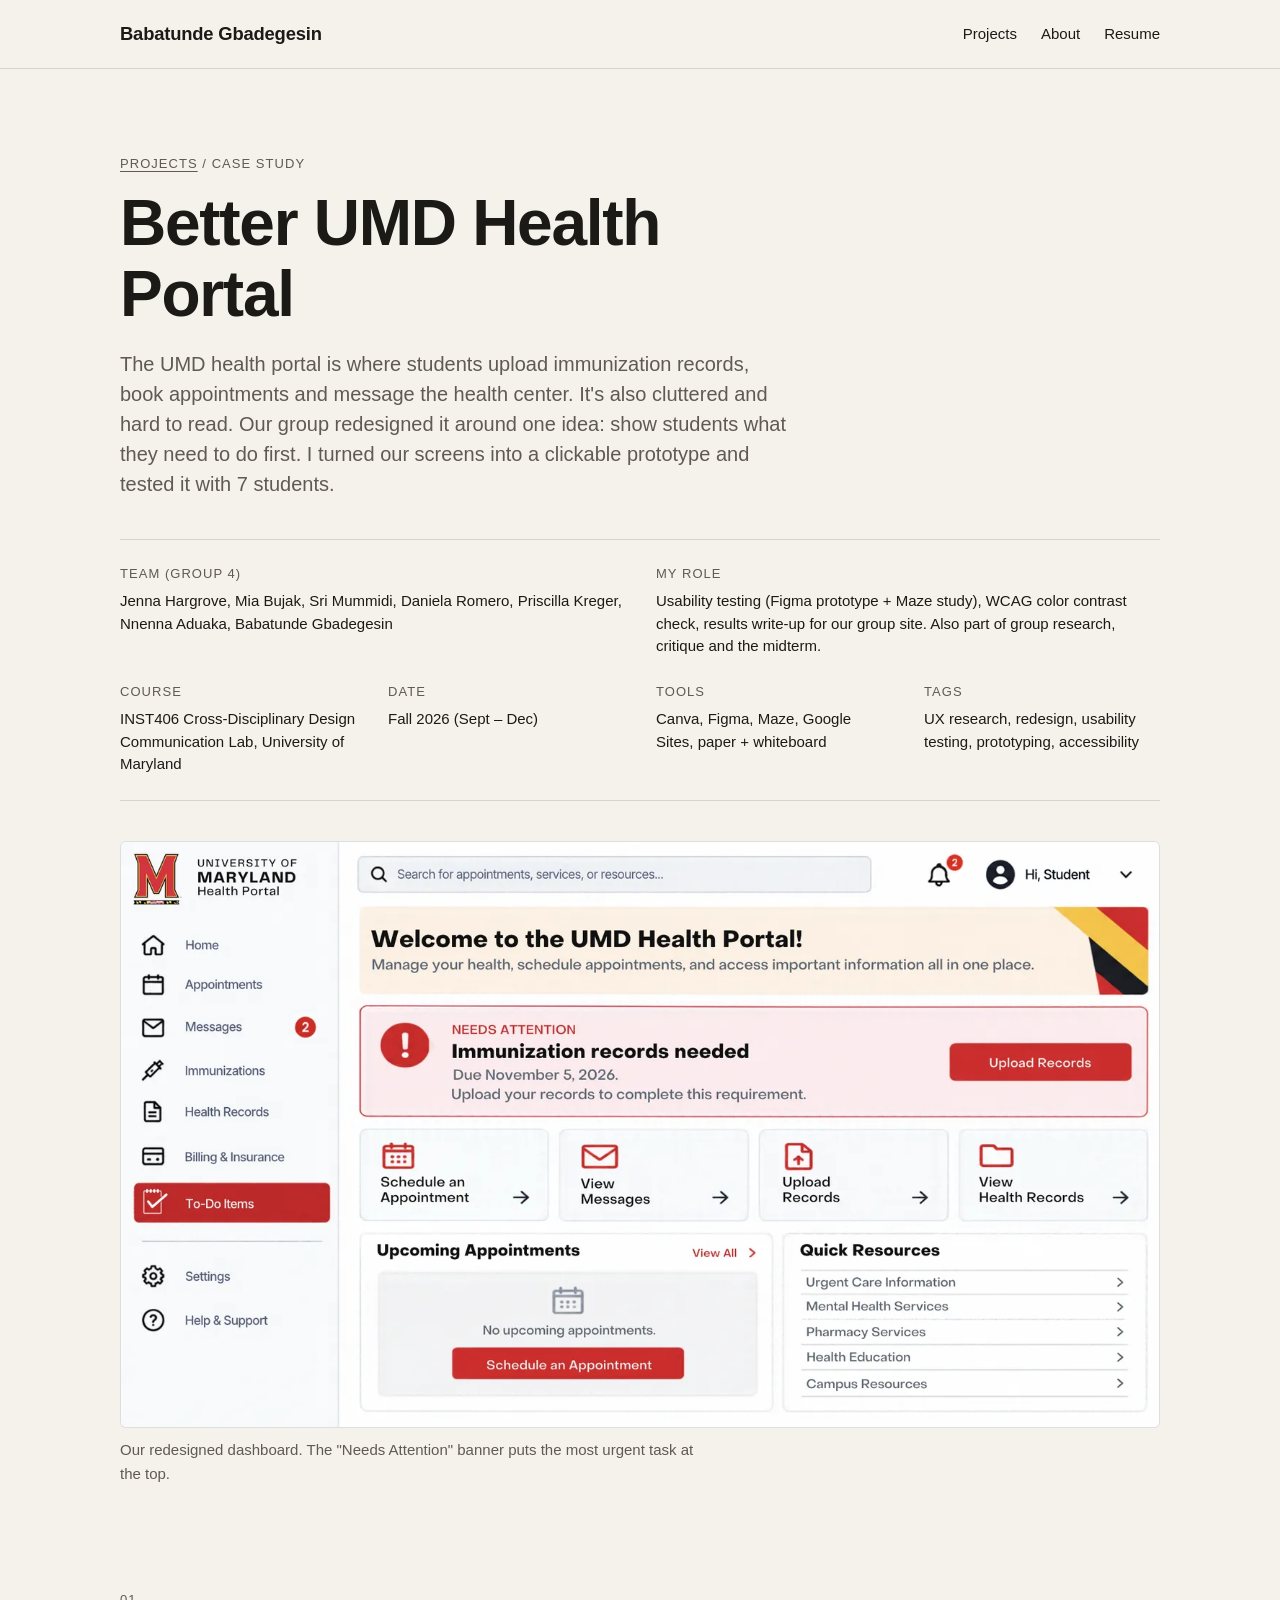
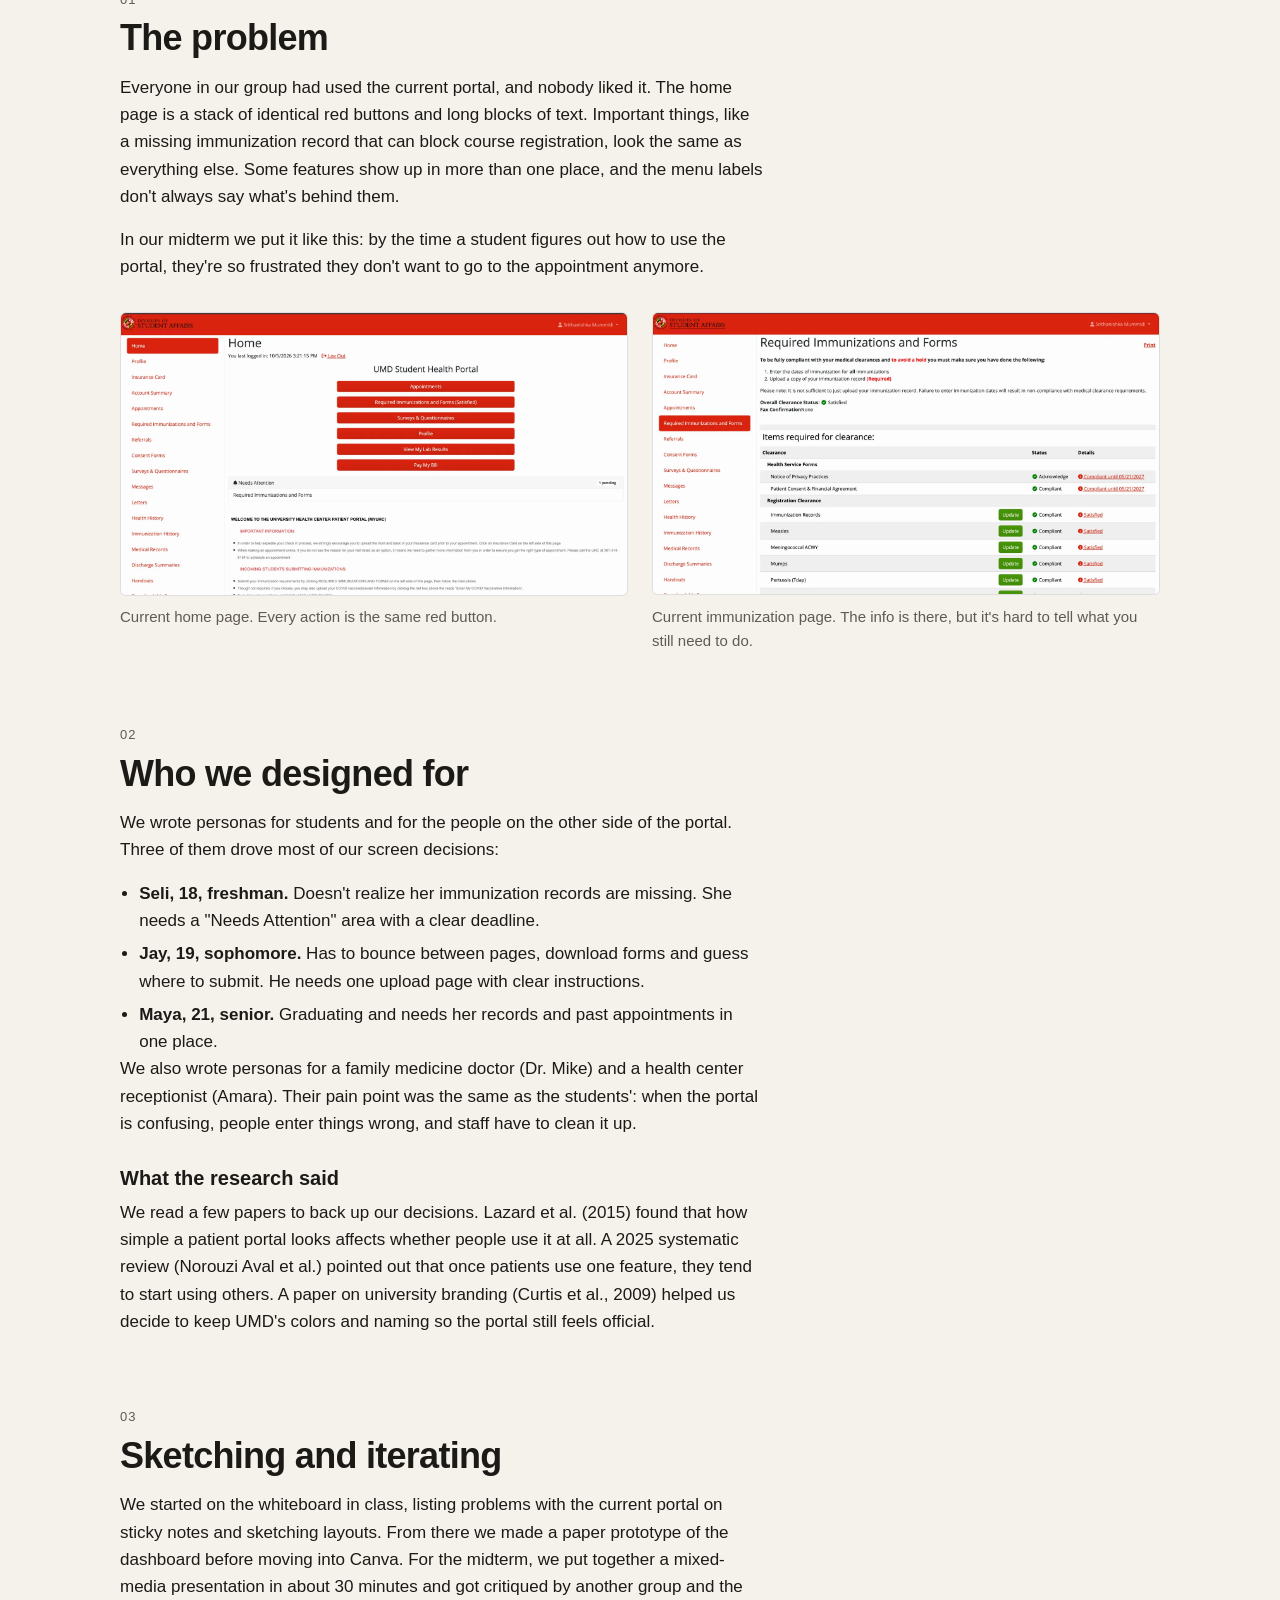
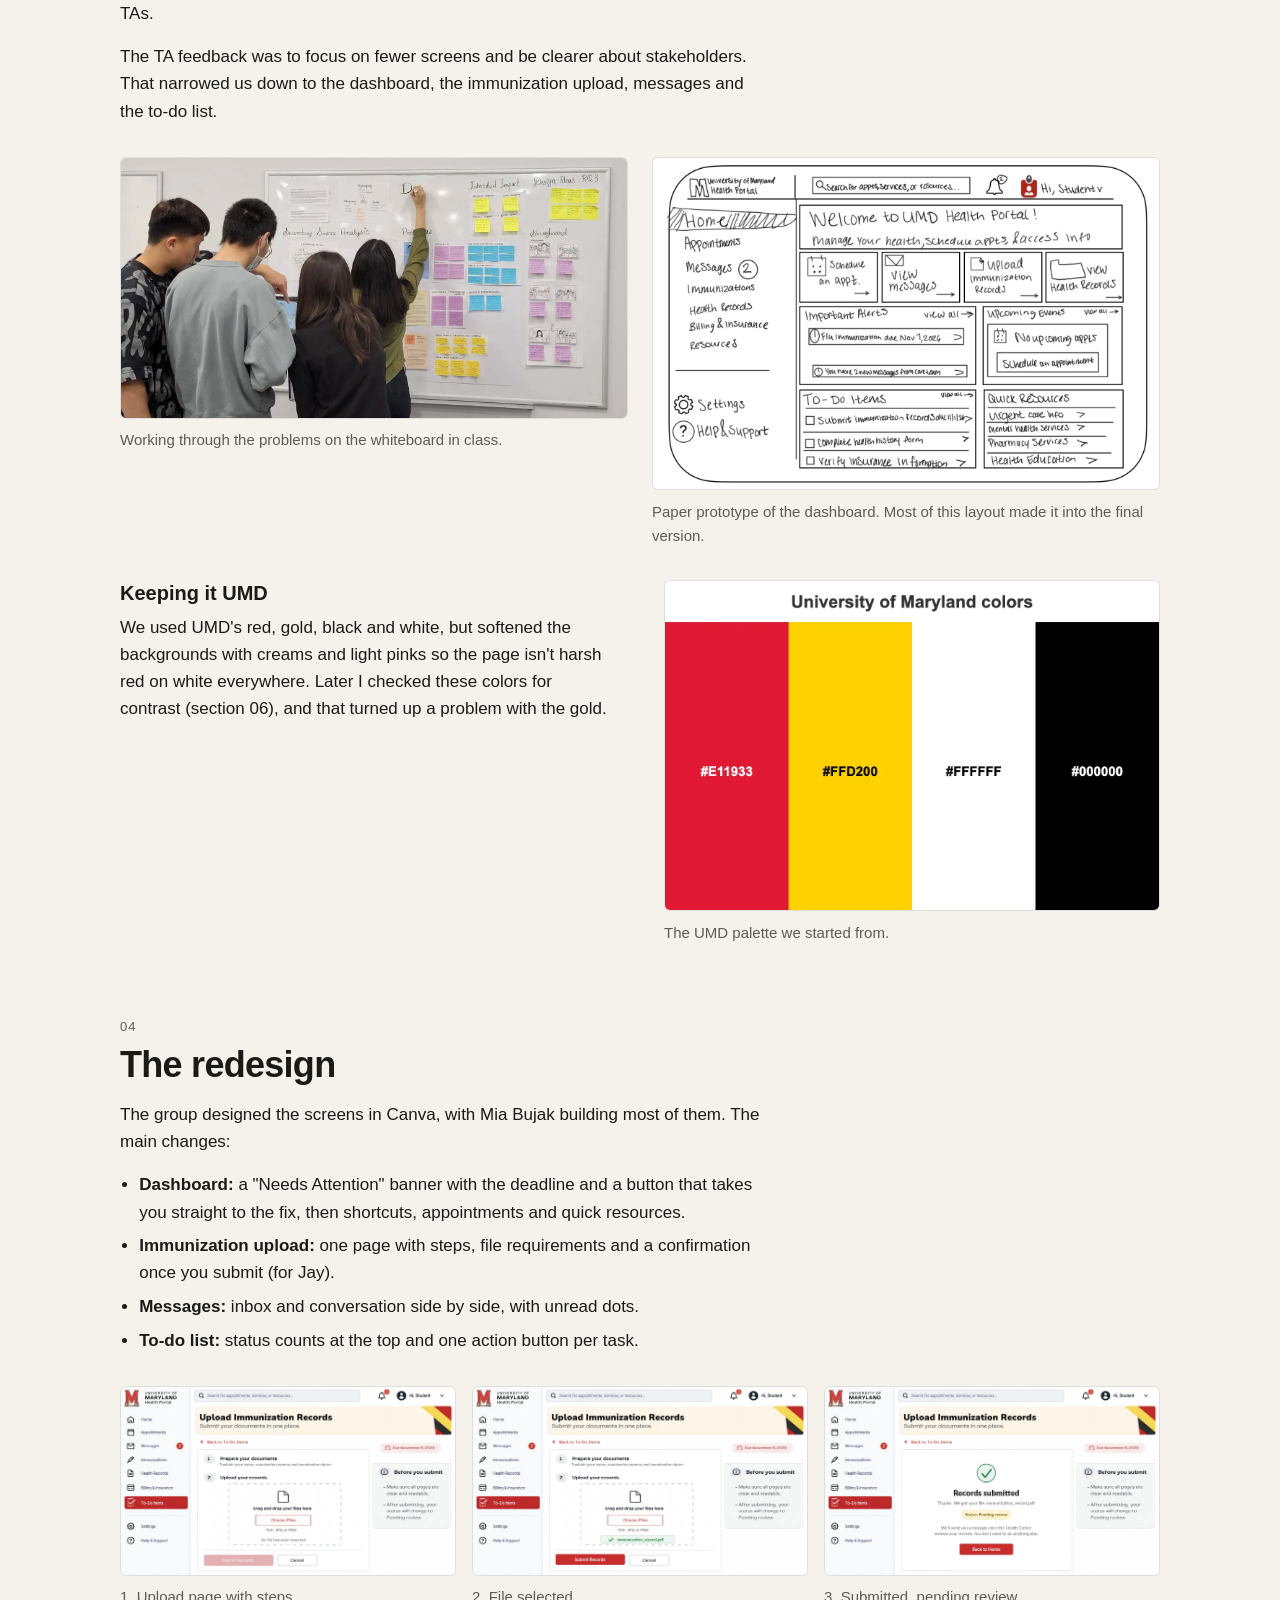
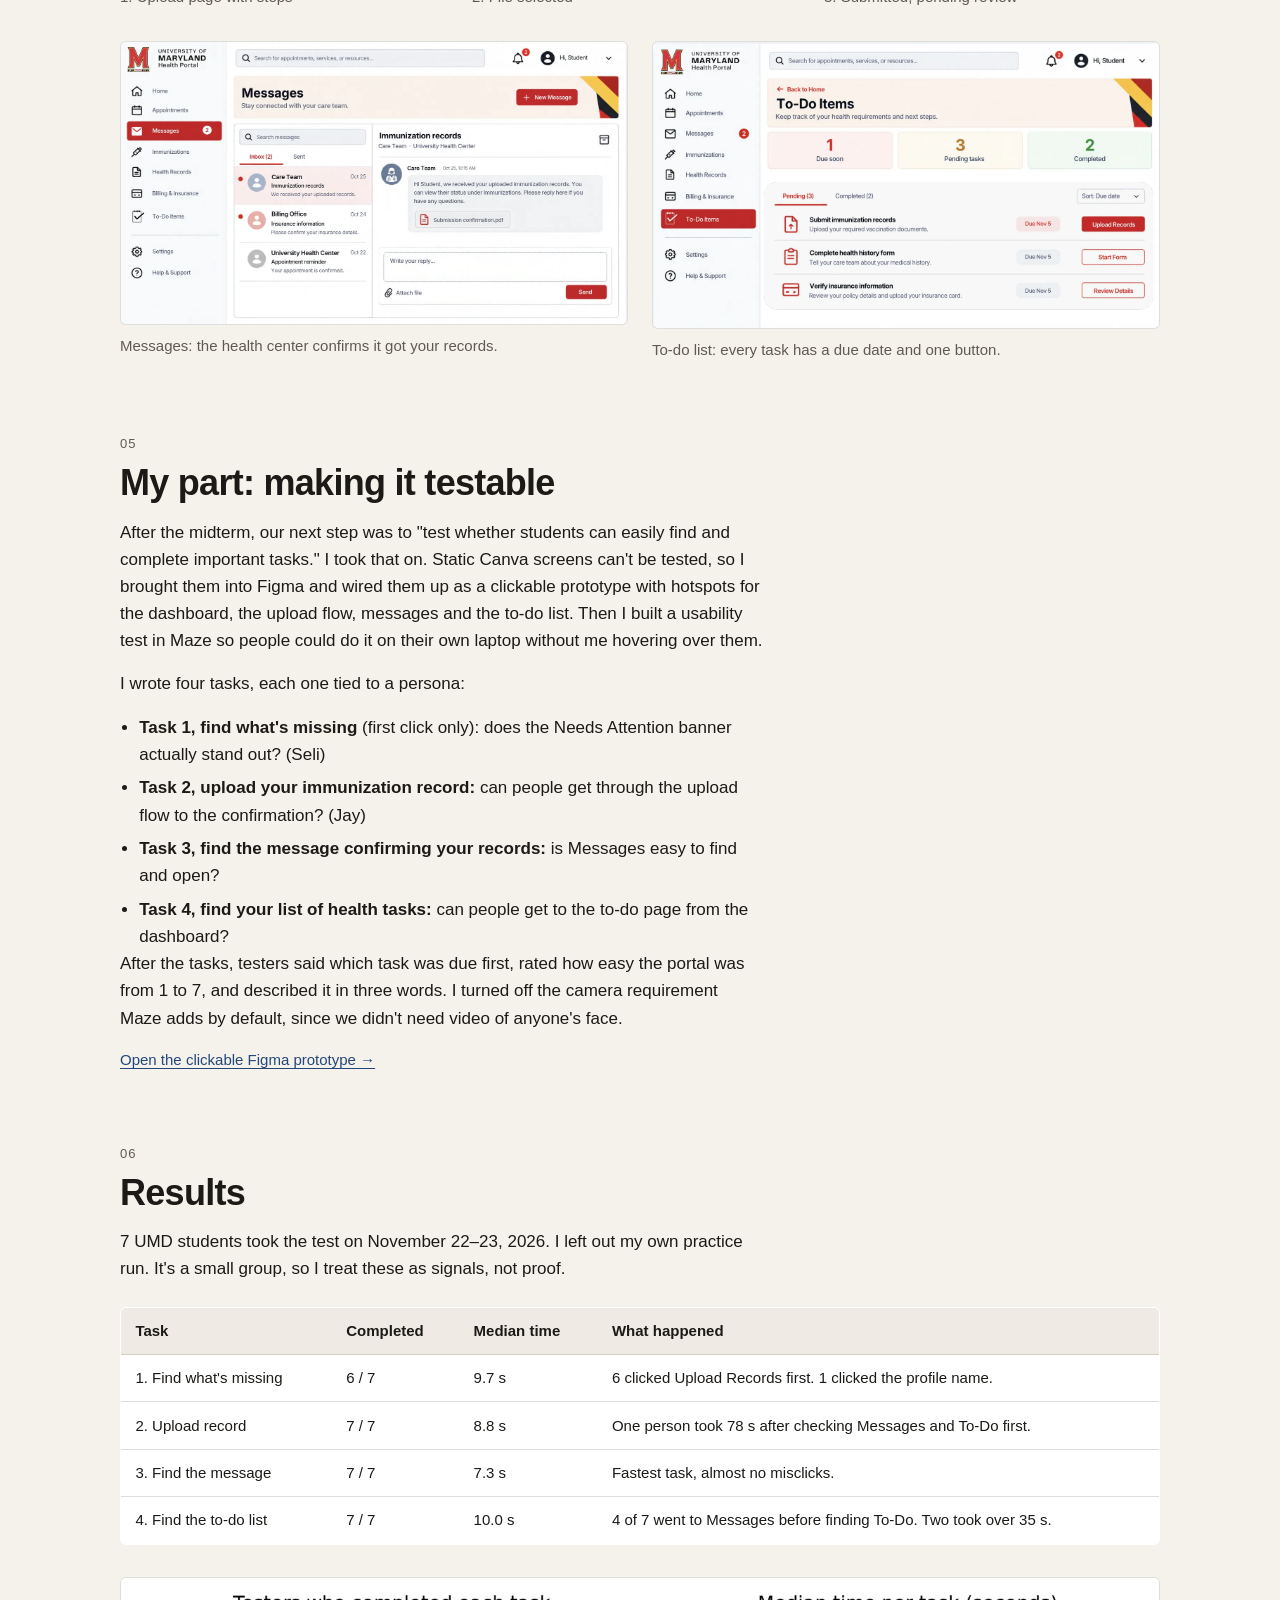
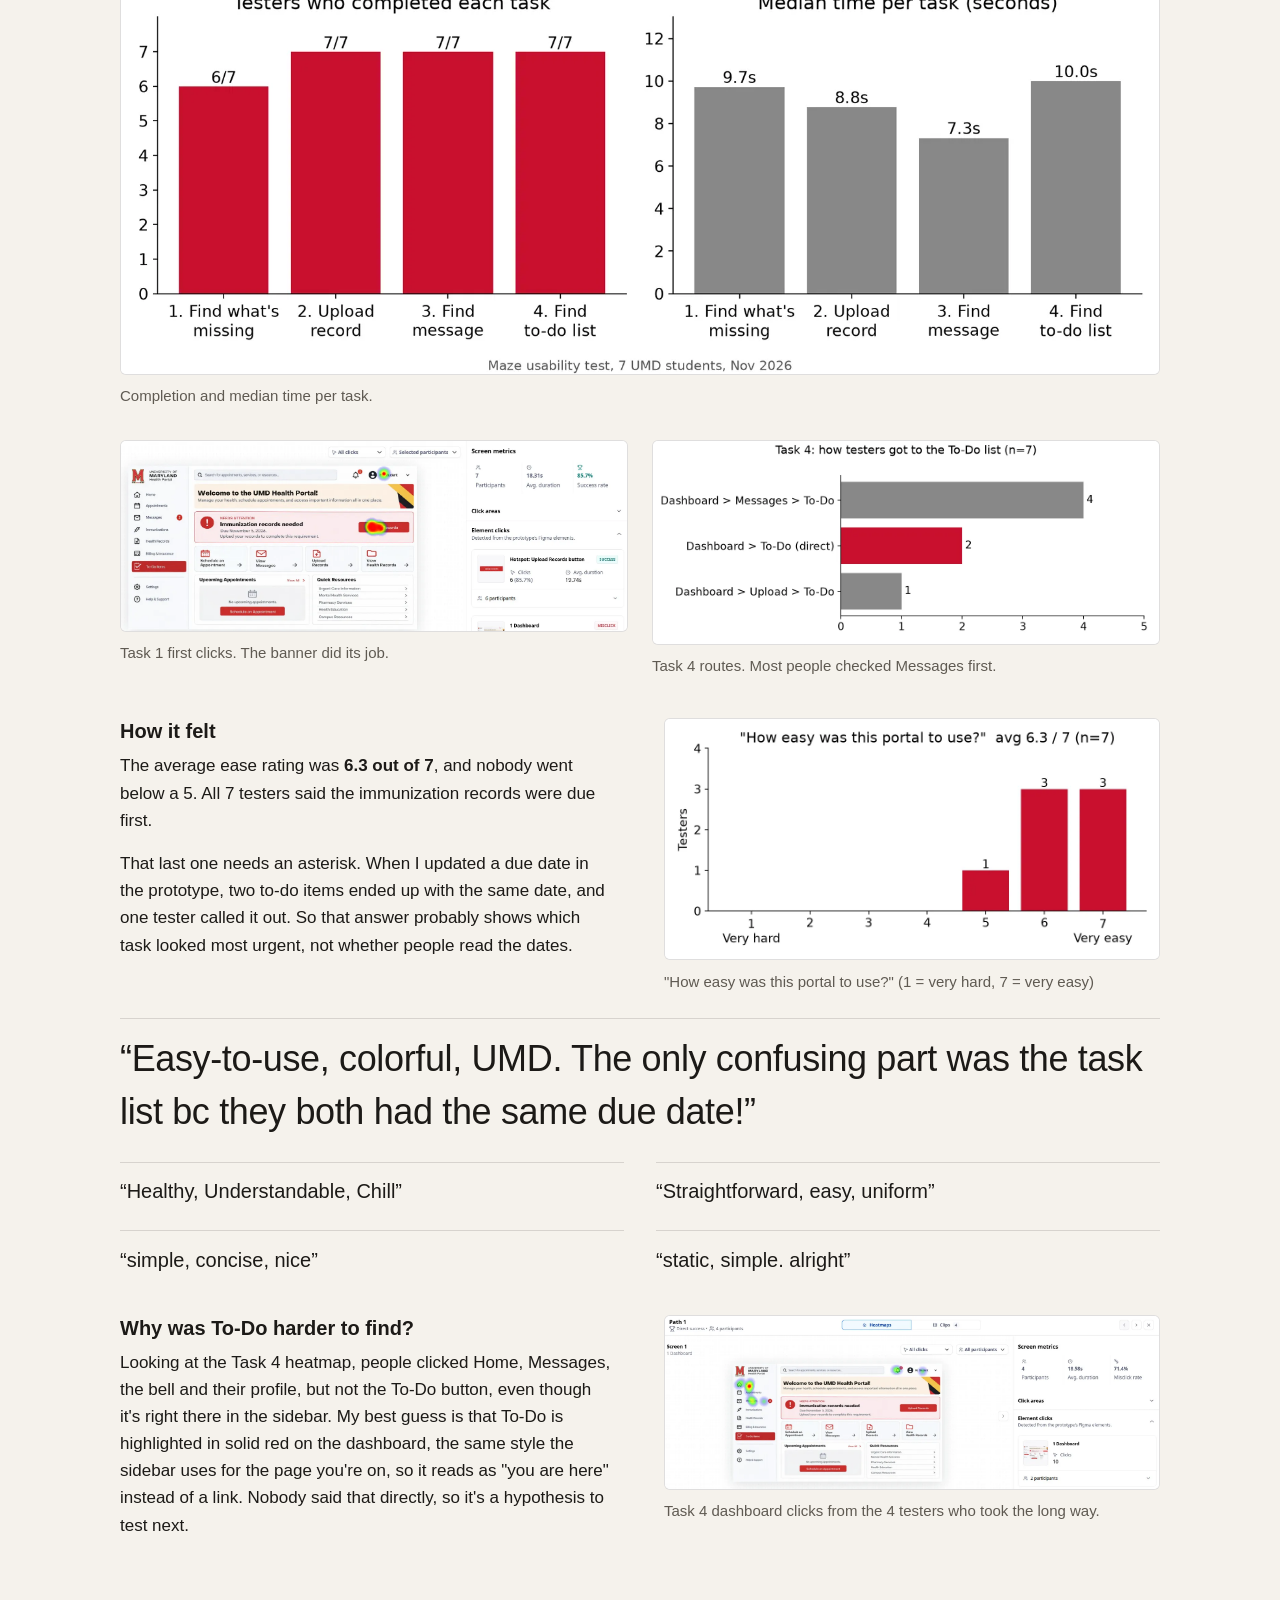
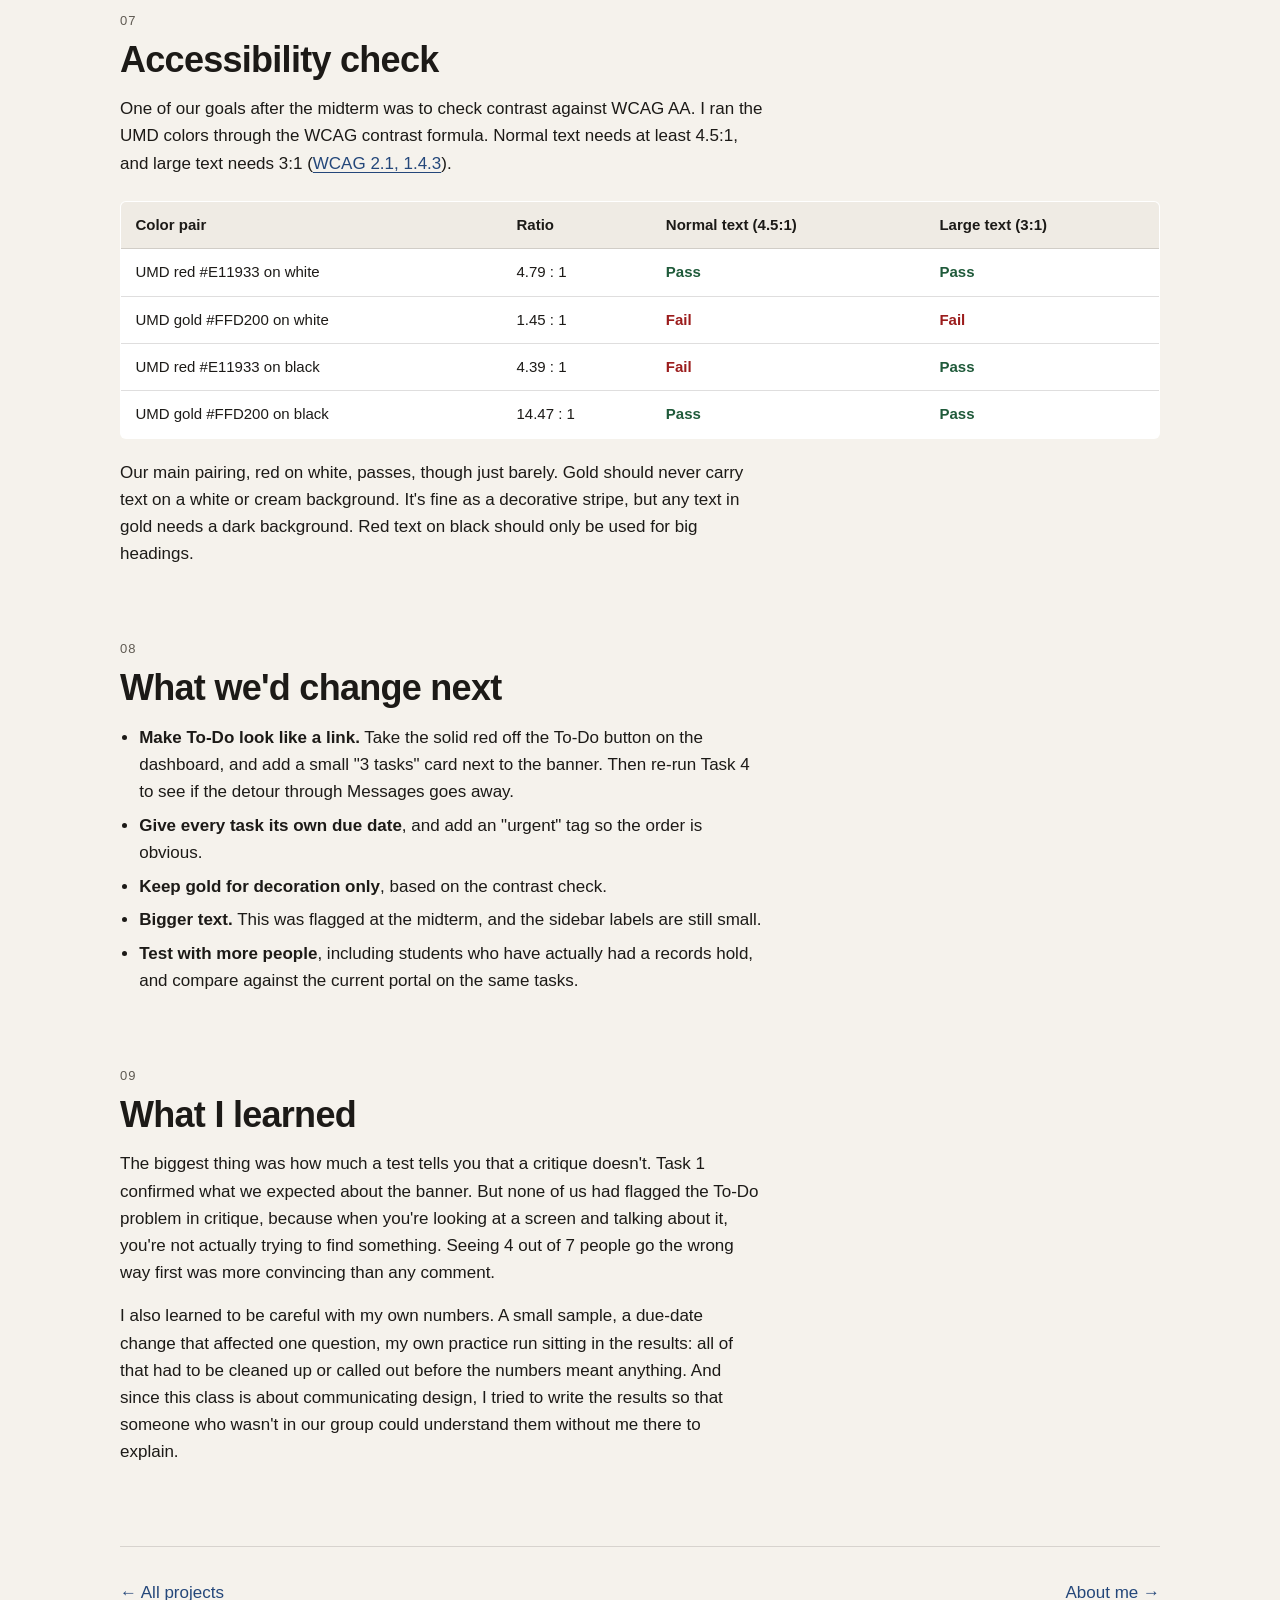
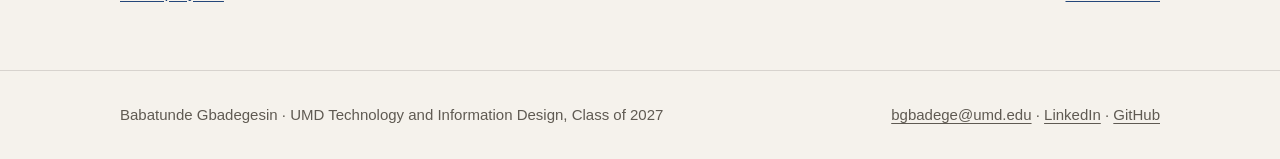
==== commit c0eb11a1: "Portfolio v1: home, about, health portal case study Co-authored-by: Perplexity <noreply@perplexity.a" ====
--- a/work/umd-health-portal.html
+++ b/work/umd-health-portal.html
@@ -92,7 +92,7 @@
 <li><strong>Task 3, find the message confirming your records:</strong> is Messages easy to find and open?</li>
 <li><strong>Task 4, find your list of health tasks:</strong> can people get to the to-do page from the dashboard?</li>
 </ul>
-<p>After the tasks, testers said which task was due first, rated how easy the portal was from 1 to 7, and described it in three words. I turned the camera requirement off because it wasn't needed and it was scaring people off.</p>
+<p>After the tasks, testers said which task was due first, rated how easy the portal was from 1 to 7, and described it in three words. I turned off the camera requirement Maze adds by default, since we didn't need video of anyone's face.</p>
 <p class="small"><a href="https://www.figma.com/proto/EwGPxU4V7qjANu9CpgA0Ct">Open the clickable Figma prototype &rarr;</a></p>
 </div></section>
 
@@ -117,7 +117,7 @@
 <div class="prose">
 <h3 style="margin-top:0">How it felt</h3>
 <p>The average ease rating was <strong>6.3 out of 7</strong>, and nobody went below a 5. All 7 testers said the immunization records were due first.</p>
-<p>That last one needs an asterisk. While fixing a typo in the prototype, we ended up with two to-do items showing the same due date, and one tester called it out. So that answer probably shows which task looked most urgent, not whether people read the dates.</p>
+<p>That last one needs an asterisk. When I updated a due date in the prototype, two to-do items ended up with the same date, and one tester called it out. So that answer probably shows which task looked most urgent, not whether people read the dates.</p>
 </div>
 <figure><img src="../img/chart-ease.webp" width="1120" height="544" loading="lazy" alt="Ease rating chart: one 5, three 6s and three 7s on a 1 to 7 scale"><figcaption>"How easy was this portal to use?" (1 = very hard, 7 = very easy)</figcaption></figure>
 </div>
@@ -164,8 +164,8 @@
 
 <section aria-labelledby="s9"><div class="prose">
 <span class="num">09</span><h2 id="s9">What I learned</h2>
-<p>The biggest thing was how much a test tells you that a critique doesn't. In class, everyone agreed the dashboard was clear, and Task 1 backed that up. But nobody in critique caught the To-Do problem, because when you're looking at a screen and talking about it, you're not trying to find something. Watching 4 out of 7 people go the wrong way first was more convincing than any comment we got.</p>
-<p>I also learned to be careful with my own numbers. A small sample, a typo fix that changed the data, my own test run sitting in the results: all of that had to be cleaned up or called out before the numbers meant anything. And since this class is about communicating design, I tried to write the results so that someone who wasn't in our group could understand them without me there to explain.</p>
+<p>The biggest thing was how much a test tells you that a critique doesn't. Task 1 confirmed what we expected about the banner. But none of us had flagged the To-Do problem in critique, because when you're looking at a screen and talking about it, you're not actually trying to find something. Seeing 4 out of 7 people go the wrong way first was more convincing than any comment.</p>
+<p>I also learned to be careful with my own numbers. A small sample, a due-date change that affected one question, my own practice run sitting in the results: all of that had to be cleaned up or called out before the numbers meant anything. And since this class is about communicating design, I tried to write the results so that someone who wasn't in our group could understand them without me there to explain.</p>
 </div></section>
 
 <nav class="next-proj" aria-label="More">
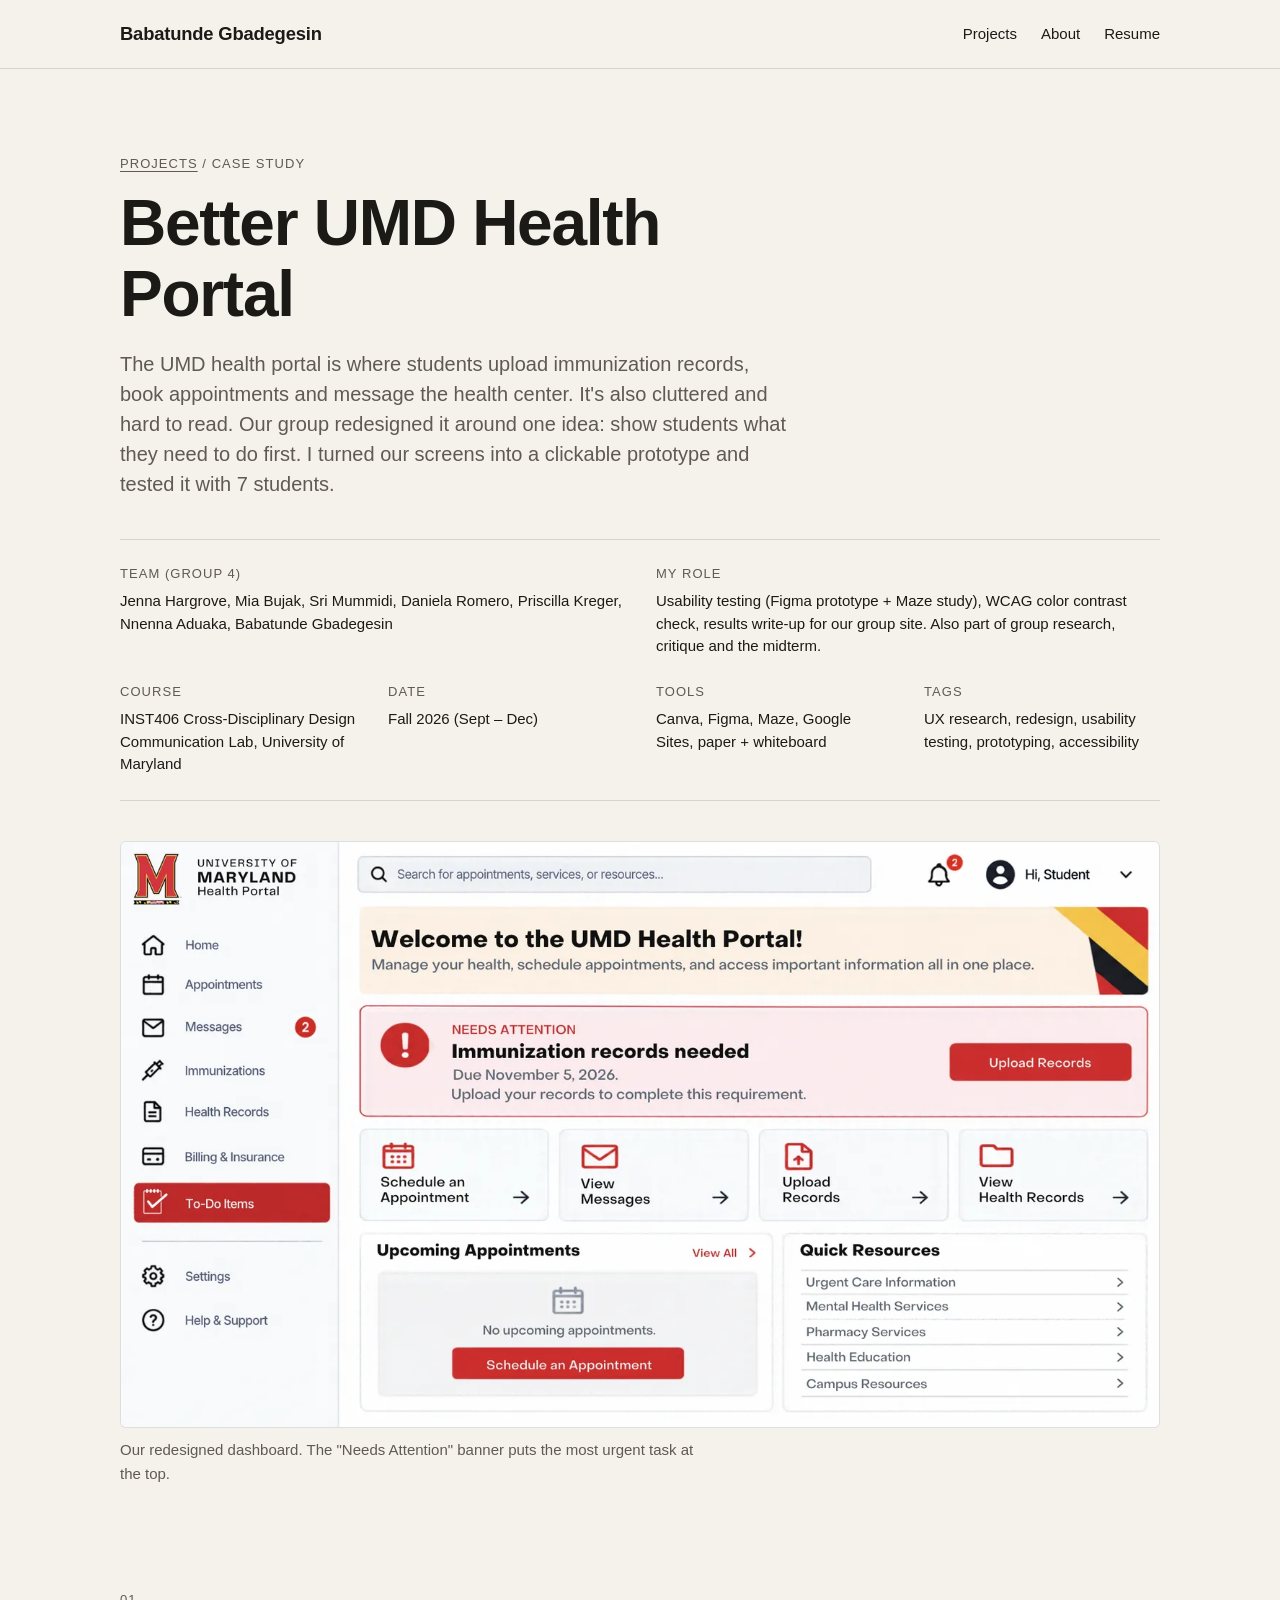
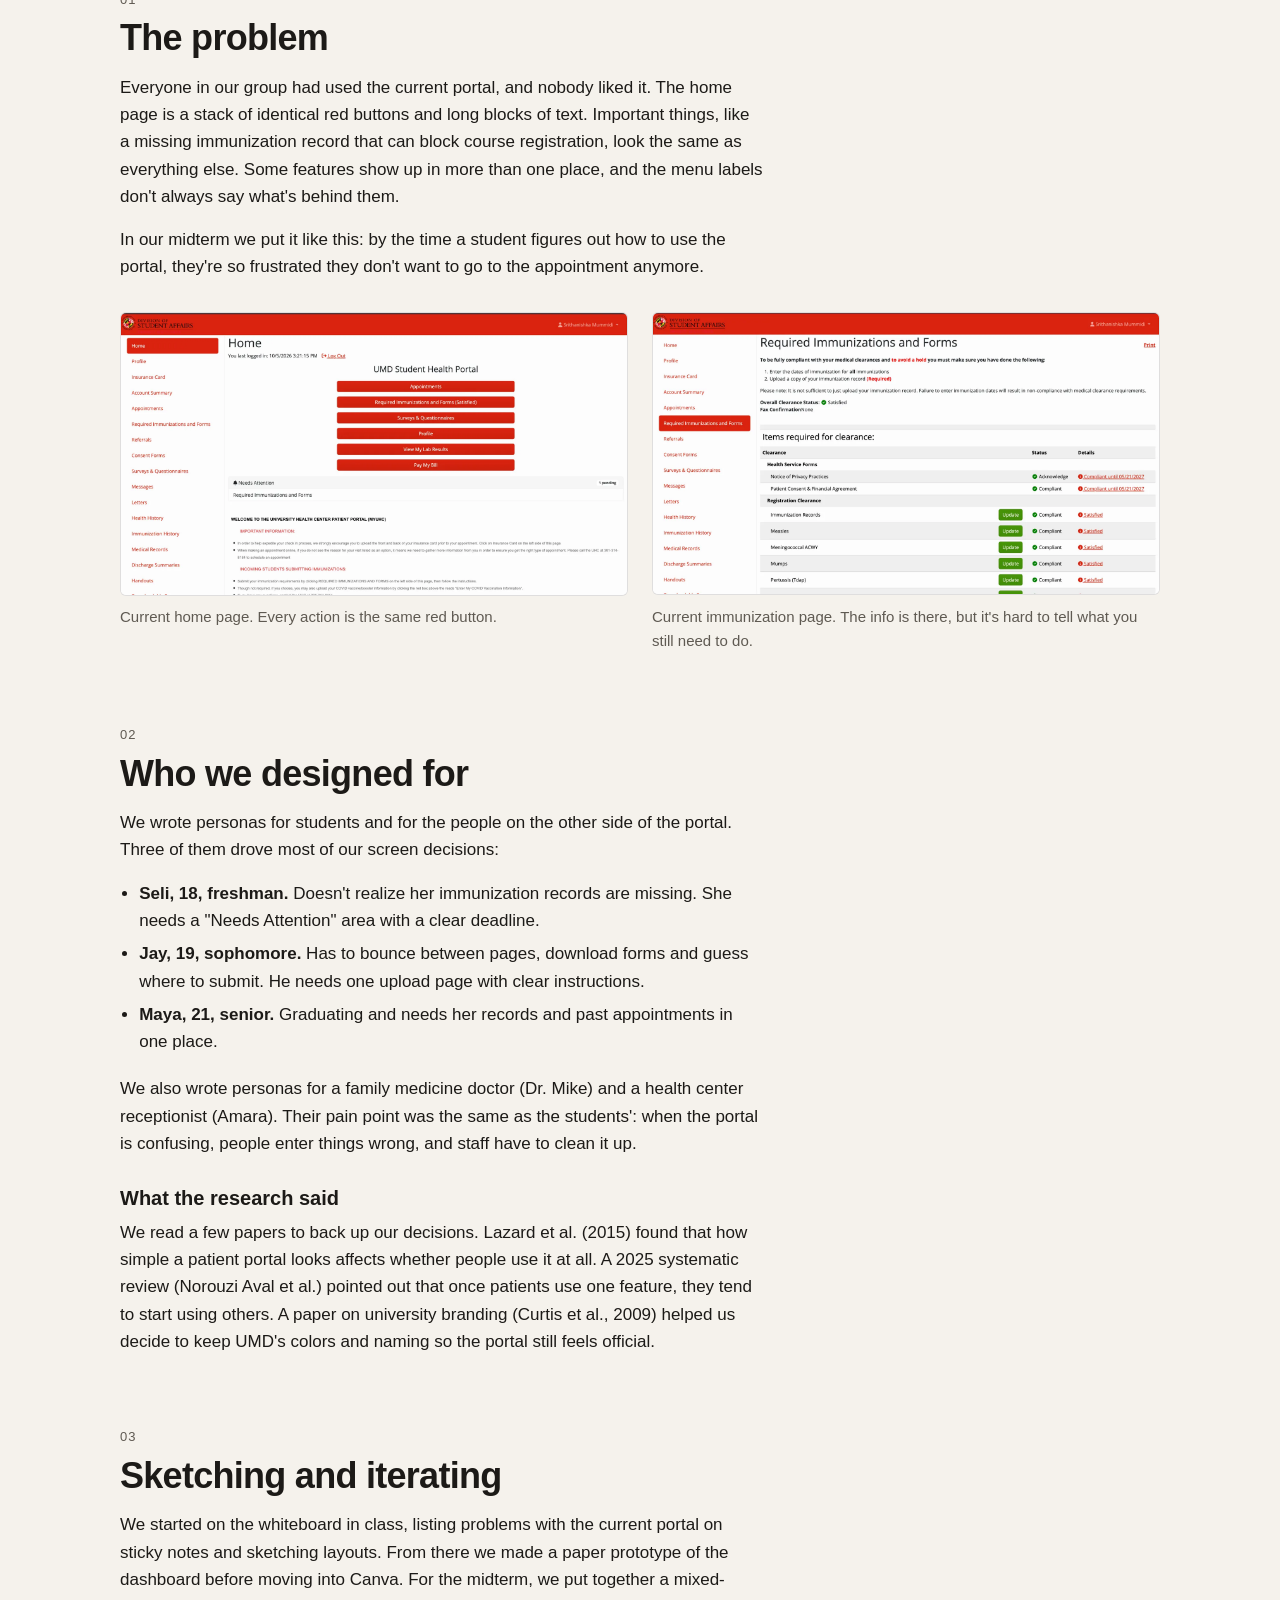
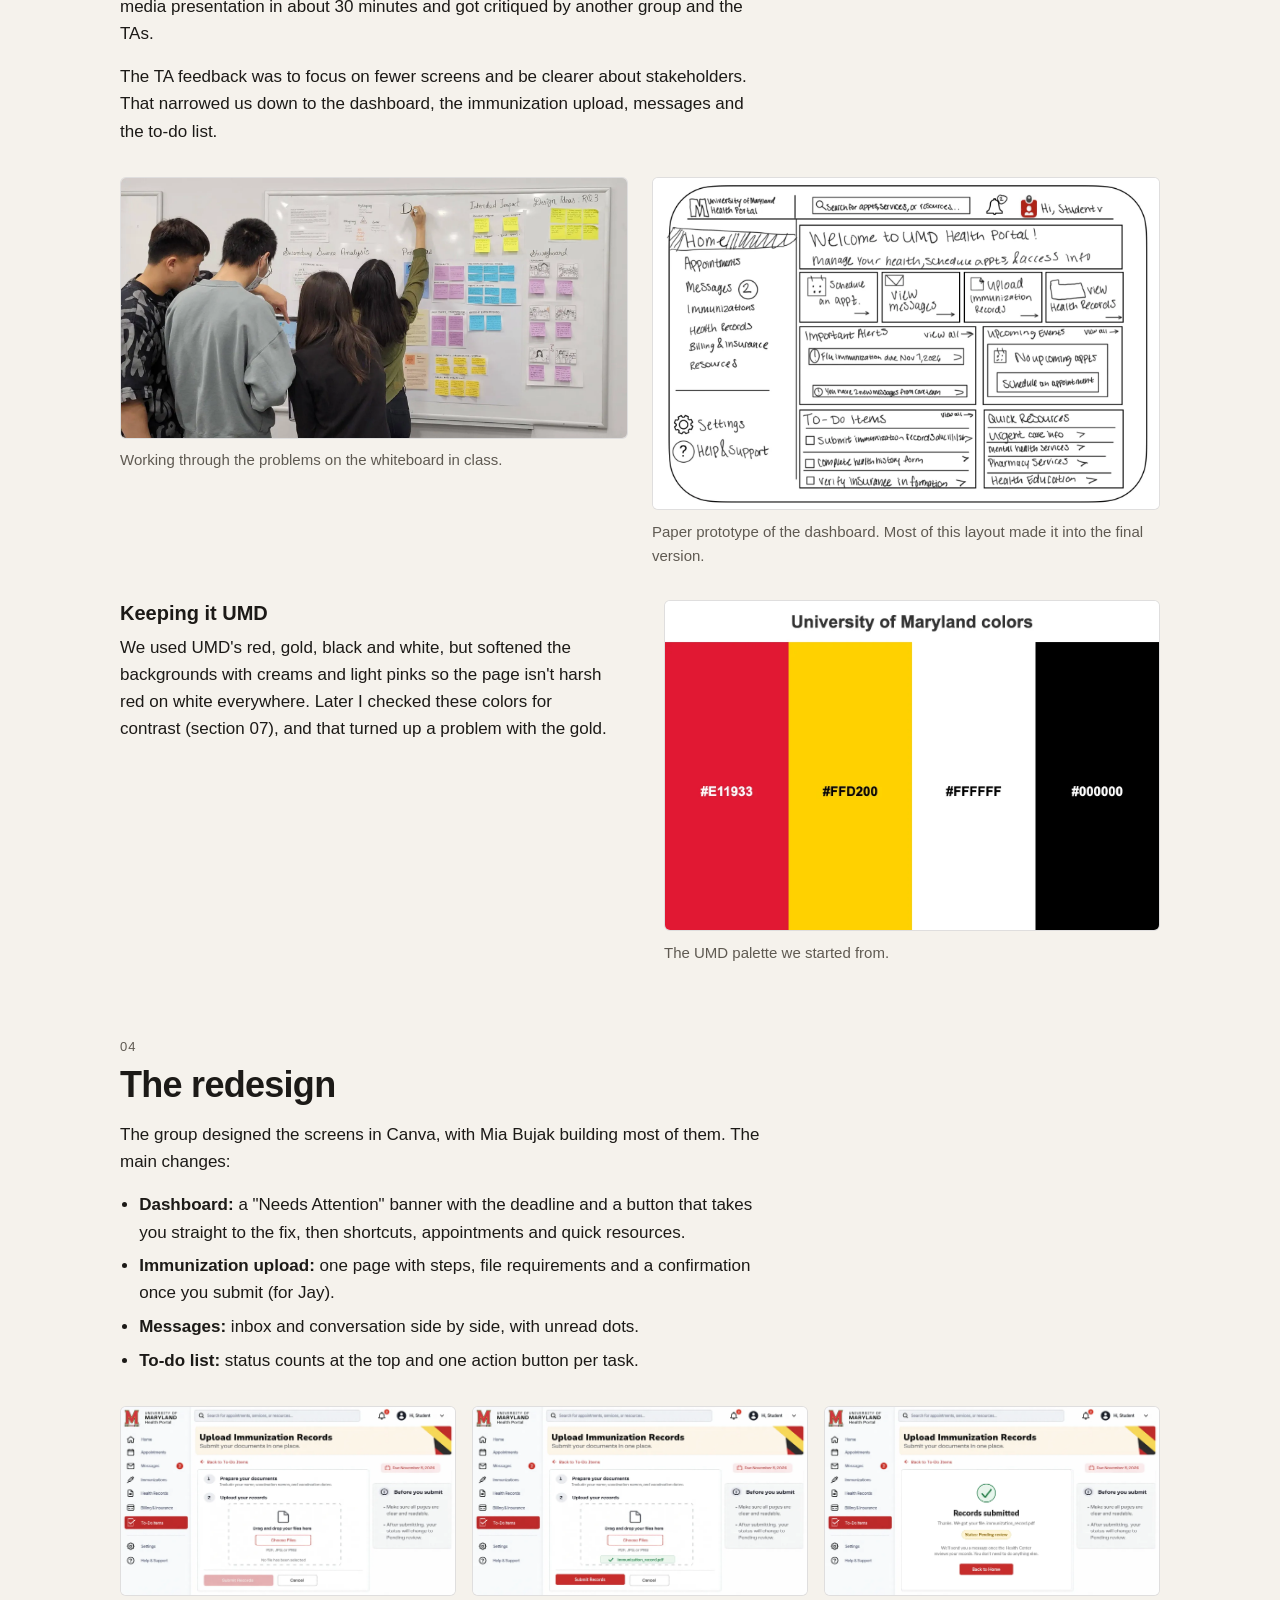
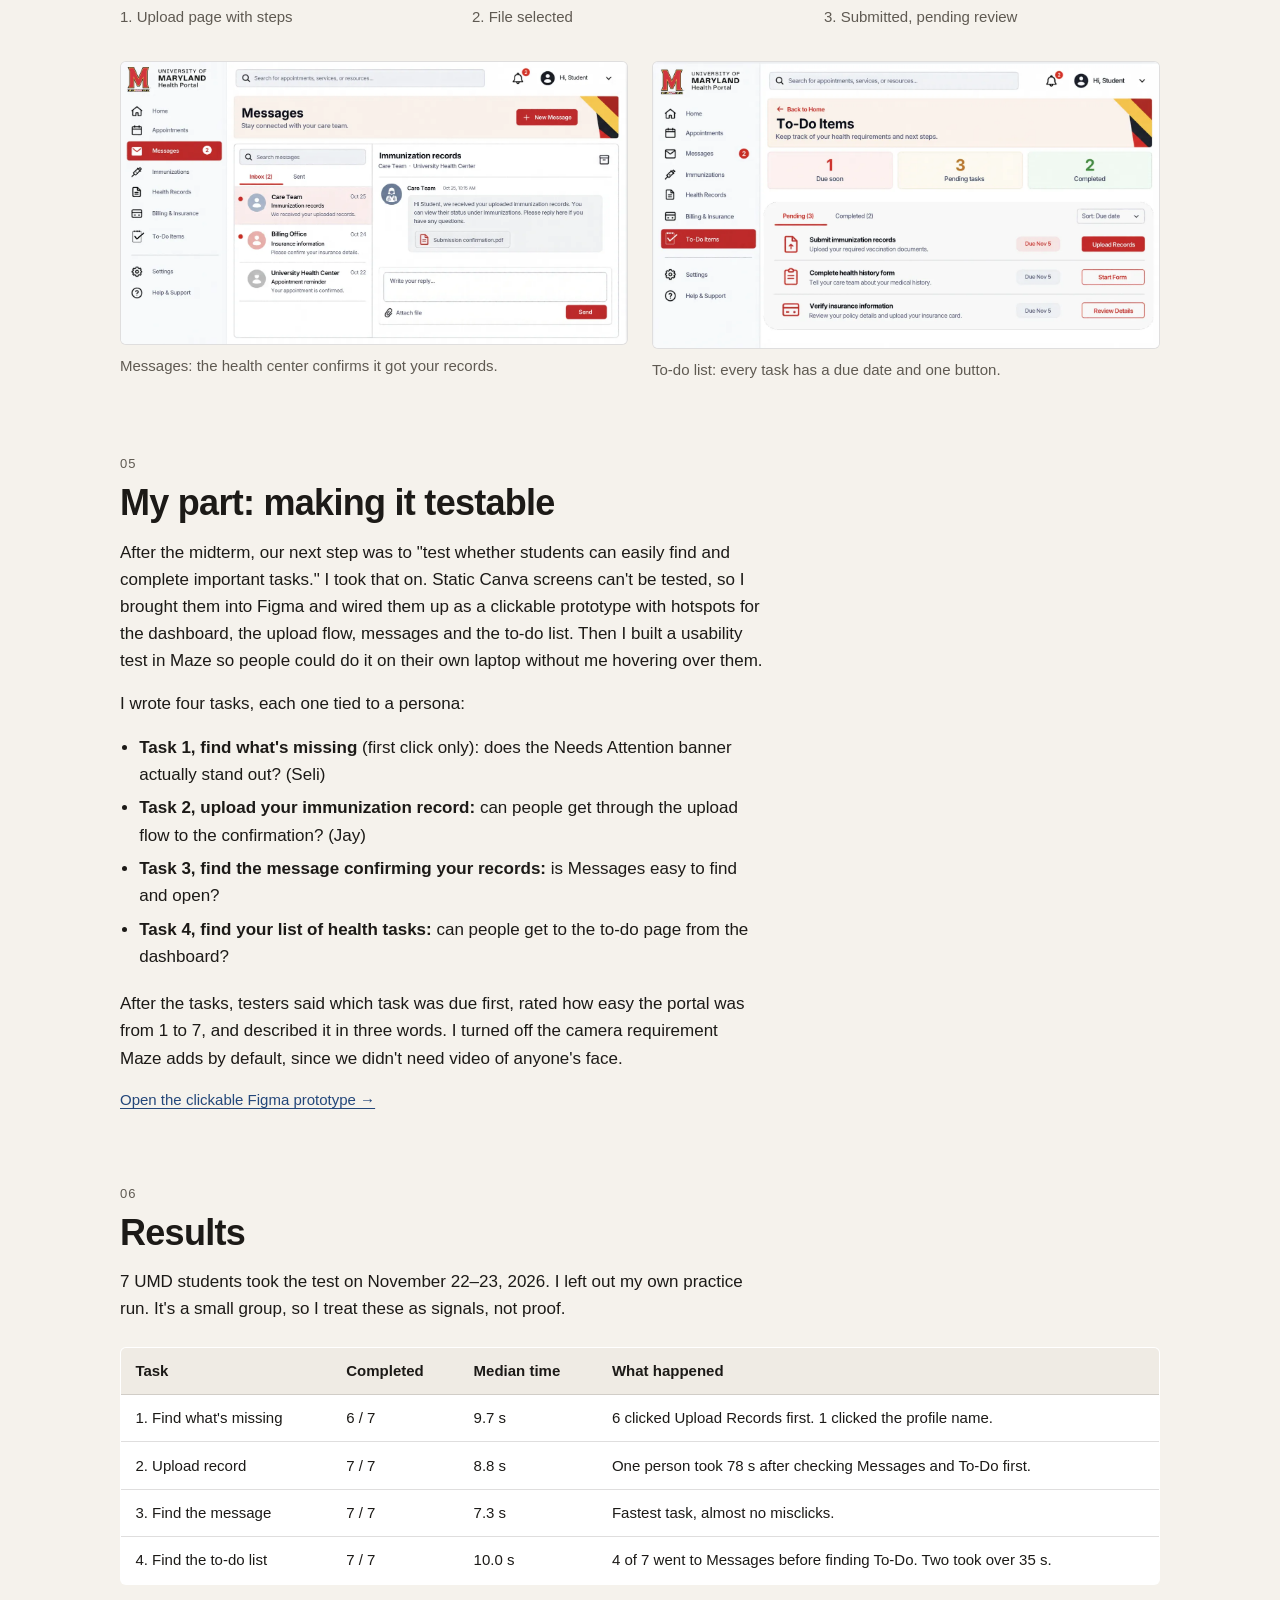
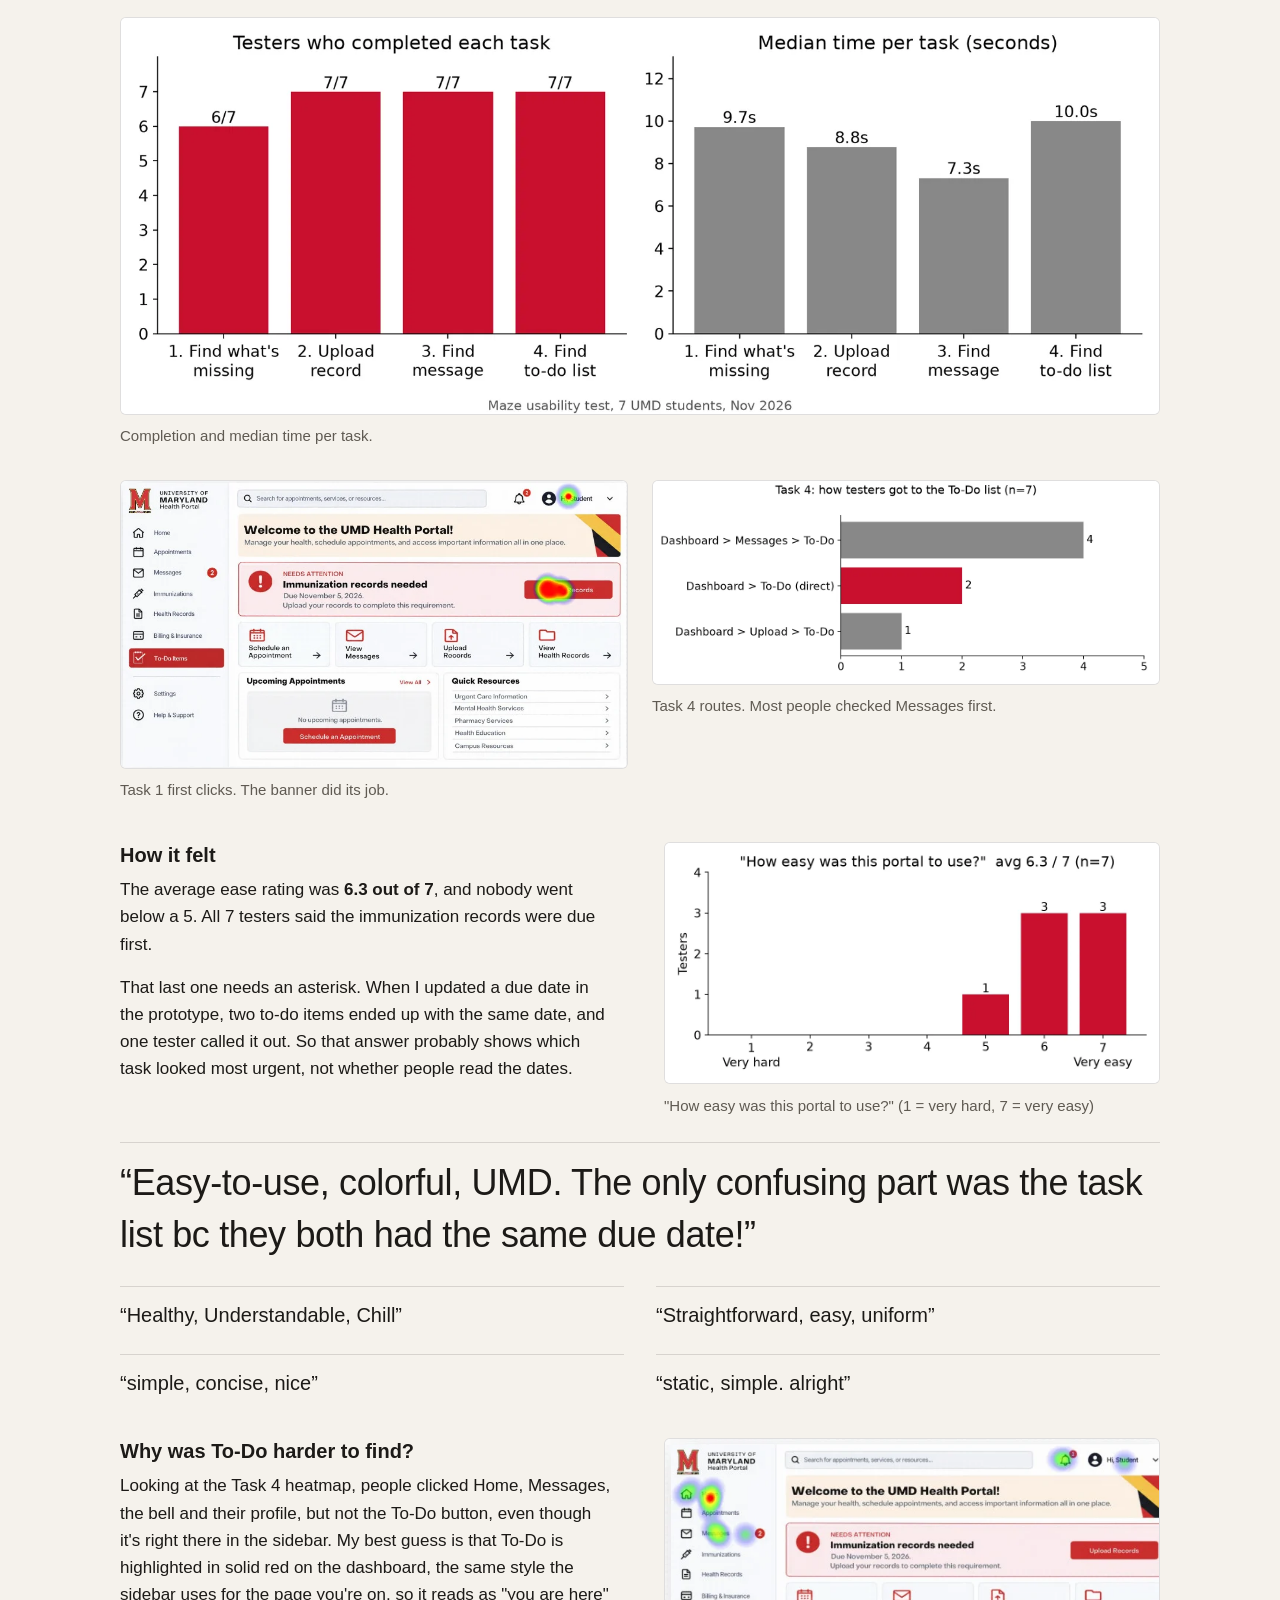
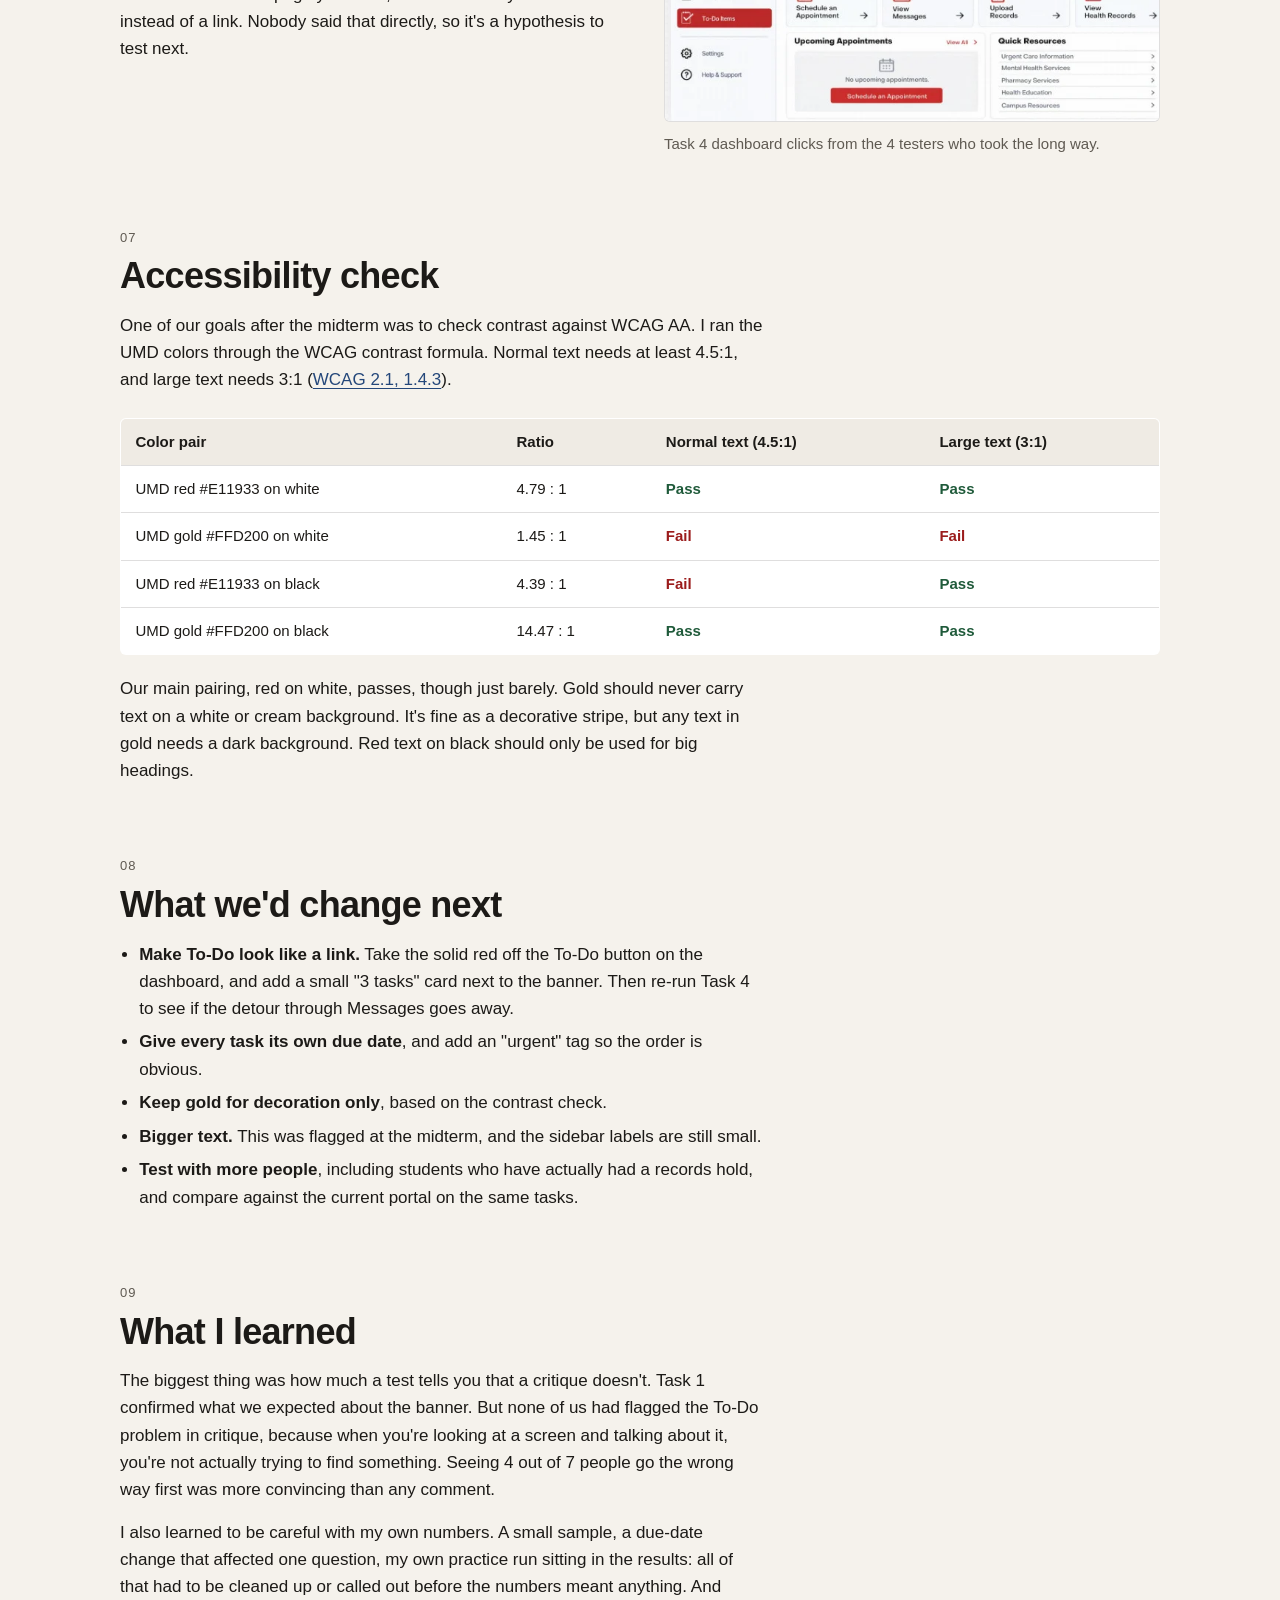
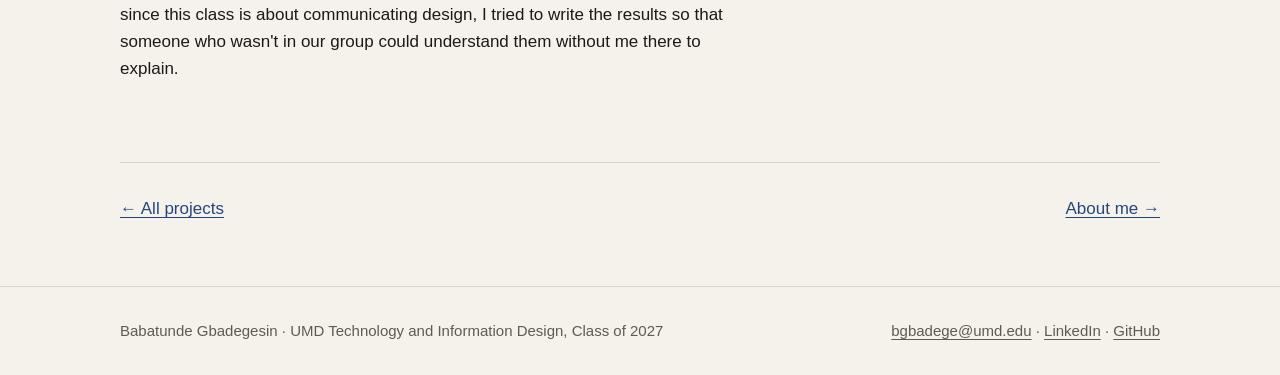
==== commit 68b0c9db: "Crop heatmaps, list spacing, remove phone from resume Co-authored-by: Perplexity <noreply@perplexity" ====
--- a/work/umd-health-portal.html
+++ b/work/umd-health-portal.html
@@ -58,7 +58,7 @@
 <figure><img src="../img/paper-prototype.webp" width="1402" height="918" loading="lazy" alt="Hand-drawn paper prototype of the dashboard with sidebar, welcome banner, shortcuts, alerts and to-do items"><figcaption>Paper prototype of the dashboard. Most of this layout made it into the final version.</figcaption></figure>
 </div>
 <div class="split" style="margin-top:2rem">
-<div class="prose"><h3 style="margin-top:0">Keeping it UMD</h3><p>We used UMD's red, gold, black and white, but softened the backgrounds with creams and light pinks so the page isn't harsh red on white everywhere. Later I checked these colors for contrast (section 06), and that turned up a problem with the gold.</p></div>
+<div class="prose"><h3 style="margin-top:0">Keeping it UMD</h3><p>We used UMD's red, gold, black and white, but softened the backgrounds with creams and light pinks so the page isn't harsh red on white everywhere. Later I checked these colors for contrast (section 07), and that turned up a problem with the gold.</p></div>
 <figure><img src="../img/umd-colors.webp" width="1200" height="800" loading="lazy" alt="UMD color swatches: red E11933, gold FFD200, white and black"><figcaption>The UMD palette we started from.</figcaption></figure>
 </div></section>
 
@@ -110,7 +110,7 @@
 </tbody></table>
 <figure><img src="../img/chart-tasks.webp" width="1600" height="611" loading="lazy" alt="Bar charts: tasks completed 6, 7, 7 and 7 out of 7; median times 9.7, 8.8, 7.3 and 10.0 seconds"><figcaption>Completion and median time per task.</figcaption></figure>
 <div class="two">
-<figure><img src="../img/heat-task1.webp" width="1488" height="557" loading="lazy" alt="Maze first-click heatmap on the dashboard: almost all clicks land on the Upload Records button in the banner, with one on the profile name"><figcaption>Task 1 first clicks. The banner did its job.</figcaption></figure>
+<figure><img src="../img/heat-task1.webp" width="854" height="483" loading="lazy" alt="Maze first-click heatmap on the dashboard: almost all clicks land on the Upload Records button in the banner, with one on the profile name"><figcaption>Task 1 first clicks. The banner did its job.</figcaption></figure>
 <figure><img src="../img/chart-paths.webp" width="1280" height="512" loading="lazy" alt="Bar chart of Task 4 routes: 4 went Dashboard to Messages to To-Do, 2 went directly, 1 went through Upload"><figcaption>Task 4 routes. Most people checked Messages first.</figcaption></figure>
 </div>
 <div class="split" style="margin-top:2.5rem">
@@ -133,7 +133,7 @@
 <h3 style="margin-top:0">Why was To-Do harder to find?</h3>
 <p>Looking at the Task 4 heatmap, people clicked Home, Messages, the bell and their profile, but not the To-Do button, even though it's right there in the sidebar. My best guess is that To-Do is highlighted in solid red on the dashboard, the same style the sidebar uses for the page you're on, so it reads as "you are here" instead of a link. Nobody said that directly, so it's a hypothesis to test next.</p>
 </div>
-<figure><img src="../img/heat-task4.webp" width="1600" height="561" loading="lazy" alt="Maze heatmap for Task 4 on the dashboard: clicks on Home, Messages, the notification bell and the profile, none on the red To-Do button"><figcaption>Task 4 dashboard clicks from the 4 testers who took the long way.</figcaption></figure>
+<figure><img src="../img/heat-task4.webp" width="670" height="382" loading="lazy" alt="Maze heatmap for Task 4 on the dashboard: clicks on Home, Messages, the notification bell and the profile, none on the red To-Do button"><figcaption>Task 4 dashboard clicks from the 4 testers who took the long way.</figcaption></figure>
 </div></section>
 
 <section aria-labelledby="s7"><div class="prose">
--- a/style.css
+++ b/style.css
@@ -119,3 +119,4 @@
   table{display:block;overflow-x:auto}
 }
 @media (prefers-reduced-motion:reduce){*{transition:none!important}}
+.prose ul+p,.prose ul+h3{margin-top:1.25rem}
